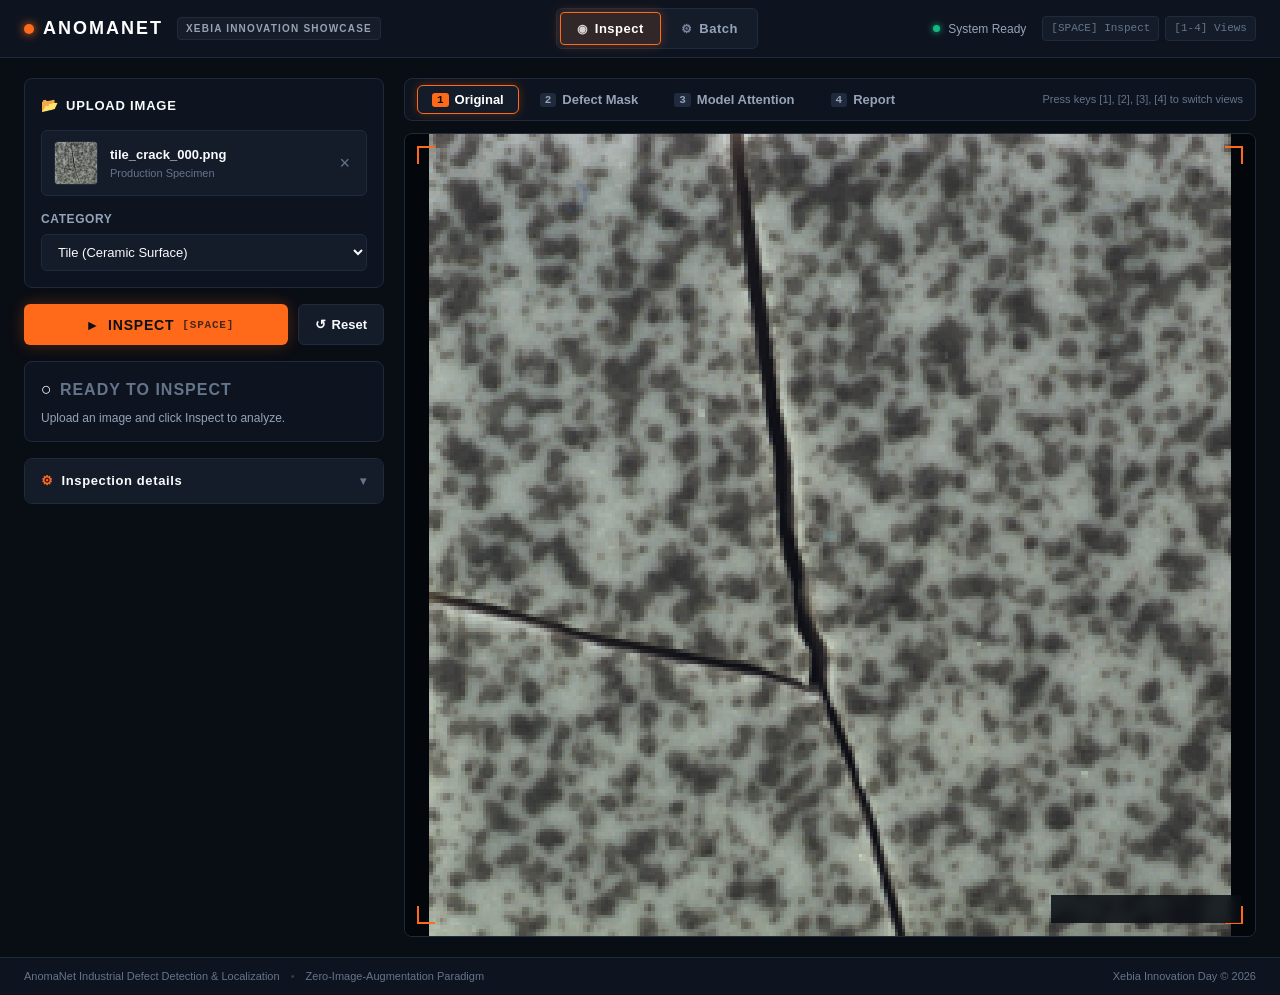
==== showcase/index.html @ d00d6cb3 "Refactor AnomaNet showcase console into dedicated Inspect and Batch pages with signature neon orange" ====
<!DOCTYPE html>
<html lang="en">
<head>
  <meta charset="UTF-8">
  <meta name="viewport" content="width=device-width, initial-scale=1.0">
  <title>AnomaNet — Industrial Defect Inspection Station</title>
  <link rel="stylesheet" href="styles.css">
</head>
<body class="industrial-theme">
  <!-- Shared Industrial Header -->
  <header class="station-header">
    <div class="brand-section">
      <div class="logo-mark">
        <span class="icon-pulse"></span>
        <span class="brand-name">ANOMANET</span>
      </div>
      <div class="xebia-tag">XEBIA INNOVATION SHOWCASE</div>
    </div>

    <!-- Central Page Navigation -->
    <nav class="station-nav" aria-label="Main Navigation">
      <a href="#/inspect" id="navInspect" class="nav-tab active">
        <span class="nav-icon">&#9673;</span> Inspect
      </a>
      <a href="#/batch" id="navBatch" class="nav-tab">
        <span class="nav-icon">&#9881;</span> Batch
        <span id="navBatchBadge" class="nav-counter" style="display: none;">0</span>
      </a>
    </nav>

    <!-- Header Status & Key Shortcuts -->
    <div class="station-status">
      <div class="status-indicator">
        <span class="status-dot"></span>
        <span id="stationStatusText">System Ready</span>
      </div>
      <div class="shortcut-guide">
        <span class="kbd-pill">[SPACE] Inspect</span>
        <span class="kbd-pill">[1-4] Views</span>
      </div>
    </div>
  </header>

  <!-- Main Multi-Page Container -->
  <main class="station-main">
    
    <!-- ====================================================================
         PAGE 1: INSPECT (Single Image Deep-Dive)
         ==================================================================== -->
    <div id="pageInspect" class="page-view active">
      <div class="inspect-grid">
        
        <!-- Left Column: Controls & Telemetry -->
        <section class="control-panel">
          
          <!-- Upload Image Card -->
          <div class="panel-box upload-box">
            <div class="box-header">
              <span class="header-icon">&#128194;</span>
              <h3>Upload image</h3>
            </div>

            <div class="drop-zone" id="inspectDropZone">
              <input type="file" id="inspectFileInput" accept="image/*" class="file-input-hidden">
              <div class="drop-icon">&#10515;</div>
              <div class="drop-text-group">
                <span class="drop-main">Drop image here or browse</span>
                <span class="drop-sub">Supports PNG, JPG, BMP</span>
              </div>
              <button class="btn-secondary" id="btnBrowseInspect" type="button">Browse</button>
            </div>

            <!-- Active Specimen Card -->
            <div class="active-specimen-card" id="inspectActiveCard" style="display: none;">
              <div class="specimen-thumb-wrap">
                <img id="inspectThumbImg" src="" alt="Specimen Thumbnail" class="specimen-thumb">
              </div>
              <div class="specimen-meta">
                <span class="specimen-filename" id="inspectFileName">specimen.png</span>
                <span class="specimen-size" id="inspectFileSize">Ready to inspect</span>
              </div>
              <button class="btn-icon-clear" id="btnClearInspect" type="button" title="Remove image">&times;</button>
            </div>

            <!-- Category Selector -->
            <div class="form-group category-group">
              <label for="inspectCategory" class="form-label">Category</label>
              <select id="inspectCategory" class="form-select">
                <option value="tile">Tile (Ceramic Surface)</option>
                <option value="toothbrush">Toothbrush (Bristle Cluster)</option>
                <option value="zipper">Zipper (Metal &amp; Teeth)</option>
                <option value="bottle">Bottle (Glass Container)</option>
                <option value="cable">Cable (Industrial Wire)</option>
                <option value="capsule">Capsule (Pharmaceutical)</option>
                <option value="carpet">Carpet (Fabric &amp; Weave)</option>
                <option value="grid">Grid (Metal Mesh Sheet)</option>
                <option value="hazelnut">Hazelnut (Nut Shell)</option>
                <option value="leather">Leather (Processed Skin)</option>
                <option value="metal_nut">Metal Nut (Threaded Fastener)</option>
                <option value="pill">Pill (Medical Tablet)</option>
                <option value="screw">Screw (Industrial Fastener)</option>
                <option value="transistor">Transistor (Semiconductor)</option>
                <option value="wood">Wood (Timber Grain)</option>
              </select>
            </div>
          </div>

          <!-- Primary Inspect Action Deck -->
          <div class="action-deck">
            <button id="btnInspect" class="btn-primary-orange" type="button">
              <span class="btn-glow"></span>
              <span class="btn-icon">&#9658;</span>
              <span class="btn-label">Inspect</span>
              <span class="btn-hotkey">[SPACE]</span>
            </button>
            <button id="btnResetInspect" class="btn-secondary btn-reset" type="button" title="Reset current inspection">
              <span>&#8634;</span> Reset
            </button>
          </div>

          <!-- Prominent Verdict Banner -->
          <div class="verdict-card ready" id="verdictBanner">
            <div class="verdict-header">
              <div class="verdict-badge" id="verdictBadge">
                <span class="verdict-icon" id="verdictIcon">&#9675;</span>
                <span class="verdict-title" id="verdictText">Ready to inspect</span>
              </div>
              <div class="confidence-badge" id="confidenceBadge" style="display: none;">
                <span class="conf-lbl">Confidence</span>
                <span class="conf-num" id="confValue">--.-%</span>
              </div>
            </div>
            <p class="verdict-subtext" id="verdictSub">Upload an image and click Inspect to analyze.</p>
          </div>

          <!-- Collapsible "Inspection details" Panel -->
          <details class="details-accordion" id="inspectDetailsCard">
            <summary class="details-summary">
              <span class="summary-left">
                <span class="summary-icon">&#9881;</span>
                <span class="summary-title">Inspection details</span>
              </span>
              <span class="details-chevron">&#9662;</span>
            </summary>
            
            <div class="details-content" id="inspectDetailsContent">
              <!-- Rendered via JS when real results exist -->
              <div class="details-empty" id="detailsEmptyNote">
                No inspection run yet. Inspect an image to view detailed telemetry.
              </div>
              <div class="details-grid" id="detailsGrid" style="display: none;">
                <div class="detail-row">
                  <span class="d-label">Category:</span>
                  <span class="d-val highlight" id="detCategory">--</span>
                </div>
                <div class="detail-row">
                  <span class="d-label">Model Engine:</span>
                  <span class="d-val" id="detModel">--</span>
                </div>
                <div class="detail-row">
                  <span class="d-label">Classifier Score:</span>
                  <span class="d-val" id="detClassifierScore">--</span>
                </div>
                <div class="detail-row">
                  <span class="d-label">Epistemic Uncertainty (&sigma;&sup2;):</span>
                  <span class="d-val" id="detUncertainty">--</span>
                </div>
                <div class="detail-row">
                  <span class="d-label">Localized Defect Area:</span>
                  <span class="d-val" id="detDefectPixels">--</span>
                </div>
                <div class="detail-row">
                  <span class="d-label">Inference Latency:</span>
                  <span class="d-val" id="detLatency">--</span>
                </div>
                <div class="detail-row full-width">
                  <span class="d-label">Decision Basis:</span>
                  <span class="d-val basis-text" id="detDecisionBasis">--</span>
                </div>
              </div>
            </div>
          </details>

        </section>

        <!-- Right Column: Optical Stage & Result Tabs -->
        <section class="stage-panel">
          
          <!-- Simplified Result Tabs -->
          <div class="tab-deck">
            <div class="result-tabs" role="tablist">
              <button class="result-tab active" data-view="orig" id="tabOrig" type="button">
                <span class="tab-index">1</span> Original
              </button>
              <button class="result-tab" data-view="seg" id="tabSeg" type="button">
                <span class="tab-index">2</span> Defect Mask
              </button>
              <button class="result-tab" data-view="cam" id="tabCam" type="button">
                <span class="tab-index">3</span> Model Attention
              </button>
              <button class="result-tab" data-view="full" id="tabFull" type="button">
                <span class="tab-index">4</span> Report
              </button>
            </div>
            <div class="tab-hint">Press keys [1], [2], [3], [4] to switch views</div>
          </div>

          <!-- Main Large Optical Viewer Stage -->
          <div class="optical-stage" id="viewport">
            <!-- Reticle HUD Markings -->
            <div class="stage-reticle top-left"></div>
            <div class="stage-reticle top-right"></div>
            <div class="stage-reticle bottom-left"></div>
            <div class="stage-reticle bottom-right"></div>
            <div class="stage-crosshair"></div>

            <!-- Laser Scanner Animation Overlay (Neon Orange) -->
            <div class="laser-scanner" id="laserScanner">
              <div class="laser-beam"></div>
              <div class="laser-glow"></div>
            </div>

            <!-- Scanning In-Progress HUD -->
            <div class="scanning-hud" id="scanningHud" style="display: none;">
              <div class="scan-spinner"></div>
              <div class="scan-text">ANALYZING SPECIMEN...</div>
              <div class="scan-step" id="scanStepText">Executing 4-directional SS2D state space scan...</div>
            </div>

            <!-- Display Image Container -->
            <div class="image-stage-wrap">
              <img id="mainDisplayImg" src="" alt="Inspection Viewport" class="main-display-img">
            </div>

            <!-- Active View Floating Pill -->
            <div class="viewport-tag" id="viewportTag">ORIGINAL SENSOR VIEW</div>
          </div>

        </section>

      </div>
    </div>

    <!-- ====================================================================
         PAGE 2: BATCH (Sequential Queue & Real Industrial Conveyor)
         ==================================================================== -->
    <div id="pageBatch" class="page-view">
      <div class="batch-layout">
        
        <!-- Batch Control Toolbar -->
        <section class="batch-toolbar">
          <div class="batch-toolbar-left">
            <h2 class="batch-heading">Batch Inspection Queue</h2>
            <span class="batch-sub">Upload multiple parts for automated sequential inspection</span>
          </div>

          <div class="batch-toolbar-right">
            <div class="batch-stats-pill" id="batchStatsPill">0 items in queue</div>
            
            <input type="file" id="batchFileInput" multiple accept="image/*" class="file-input-hidden">
            <button class="btn-secondary" id="btnAddBatchFiles" type="button">
              <span>+</span> Upload files
            </button>
            <button class="btn-secondary" id="btnClearBatchQueue" type="button" disabled>
              Clear Queue
            </button>
            <button class="btn-primary-orange" id="btnRunBatch" type="button" disabled>
              <span class="btn-icon">&#9658;</span> Run Batch
            </button>
          </div>
        </section>

        <!-- Empty State (Shown when Queue has 0 Items) -->
        <section class="batch-empty-state" id="batchEmptyState">
          <div class="empty-drop-dock" id="batchDropZone">
            <div class="empty-icon-ring">&#10515;</div>
            <h3 class="empty-title">Queue is empty</h3>
            <p class="empty-desc">
              Upload multiple images to begin batch processing. Every item in the queue will be analyzed sequentially using real on-demand neural inference.
            </p>
            <div class="empty-actions">
              <button class="btn-primary-orange" id="btnEmptyUpload" type="button">
                <span>&#10515;</span> Select Images from PC
              </button>
            </div>
            <span class="empty-note">Supports PNG, JPG, BMP &bull; Drag and drop files anywhere here</span>
          </div>
        </section>

        <!-- Active Batch Container (Conveyor + Items List) -->
        <section class="batch-active-area" id="batchActiveArea" style="display: none;">
          
          <!-- Industrial Conveyor Animation Strip -->
          <div class="conveyor-station">
            <div class="conveyor-track-header">
              <div class="track-title">
                <span class="conveyor-pulley">&#9881;</span>
                <span>AUTOMATED CONVEYOR LINE</span>
              </div>
              <div class="track-status" id="conveyorStatusText">Conveyor Ready &bull; Press Run Batch to inspect line</div>
            </div>

            <div class="conveyor-rail">
              <div class="conveyor-belt" id="conveyorBelt">
                <!-- Dynamically populated ONLY with real user-added queue items -->
              </div>
            </div>
          </div>

          <!-- Batch Queue Table & Results -->
          <div class="batch-table-card">
            <div class="table-header-row">
              <div class="th th-num">#</div>
              <div class="th th-thumb">Specimen</div>
              <div class="th th-name">File Name</div>
              <div class="th th-cat">Category</div>
              <div class="th th-status">Inspection Status</div>
              <div class="th th-conf">Confidence</div>
              <div class="th th-pixels">Defect Area</div>
              <div class="th th-action">Action</div>
            </div>

            <div class="batch-rows-container" id="batchRowsContainer">
              <!-- Dynamically populated via JS -->
            </div>
          </div>

        </section>

      </div>
    </div>

  </main>

  <!-- Interactive Result Modal for Batch Items -->
  <div class="modal-backdrop" id="batchModal" style="display: none;">
    <div class="modal-dialog">
      <div class="modal-header">
        <div class="modal-title-group">
          <span class="modal-badge" id="modalVerdictBadge">FLAGGED</span>
          <h3 class="modal-title" id="modalTitle">Specimen Details</h3>
        </div>
        <button class="btn-modal-close" id="btnModalClose" type="button">&times;</button>
      </div>

      <div class="modal-body">
        <!-- View Tabs for Modal -->
        <div class="modal-tabs">
          <button class="modal-tab active" data-view="orig" id="mTabOrig" type="button">Original</button>
          <button class="modal-tab" data-view="seg" id="mTabSeg" type="button">Defect Mask</button>
          <button class="modal-tab" data-view="cam" id="mTabCam" type="button">Model Attention</button>
          <button class="modal-tab" data-view="full" id="mTabFull" type="button">Report</button>
        </div>

        <div class="modal-viewport">
          <img id="modalDisplayImg" src="" alt="Specimen Inspection View" class="modal-img">
        </div>

        <!-- Telemetry Data -->
        <div class="modal-telemetry">
          <div class="m-metric">
            <span class="m-lbl">Category:</span>
            <span class="m-val" id="mCategory">--</span>
          </div>
          <div class="m-metric">
            <span class="m-lbl">Verdict:</span>
            <span class="m-val" id="mVerdict">--</span>
          </div>
          <div class="m-metric">
            <span class="m-lbl">Confidence:</span>
            <span class="m-val" id="mConfidence">--</span>
          </div>
          <div class="m-metric">
            <span class="m-lbl">Defect Pixels:</span>
            <span class="m-val" id="mPixels">--</span>
          </div>
          <div class="m-metric full">
            <span class="m-lbl">Decision Basis:</span>
            <span class="m-val" id="mBasis">--</span>
          </div>
        </div>
      </div>
    </div>
  </div>

  <!-- Shared Minimalist Footer -->
  <footer class="station-footer">
    <div class="footer-left">
      <span>AnomaNet Industrial Defect Detection &amp; Localization</span>
      <span class="footer-sep">&bull;</span>
      <span>Zero-Image-Augmentation Paradigm</span>
    </div>
    <div class="footer-right">
      <span>Xebia Innovation Day &copy; 2026</span>
    </div>
  </footer>

  <script src="app.js"></script>
</body>
</html>
---- showcase/styles.css ----
/* ==========================================================================
   AnomaNet — Industrial Inspection Station Showcase Stylesheet
   Signature Theme: Dark Charcoal + Neon Orange (#FF6A1A) Accent
   ========================================================================== */

:root {
  /* Signature Brand Palette */
  --accent-orange: #FF6A1A;
  --accent-orange-hover: #ff7d38;
  --accent-orange-glow: rgba(255, 106, 26, 0.28);
  --accent-orange-subtle: rgba(255, 106, 26, 0.12);

  /* Dark Charcoal Surfaces */
  --bg-deep: #090d14;
  --bg-panel: #0e141f;
  --bg-card: #141c2a;
  --bg-card-hover: #1a2537;
  --bg-input: #0b111a;

  /* Borders */
  --border-subtle: #1f2a3c;
  --border-muted: #182232;
  --border-active: var(--accent-orange);

  /* Typography Colors */
  --text-primary: #f8fafc;
  --text-secondary: #94a3b8;
  --text-muted: #64748b;
  --text-dim: #475569;

  /* Technical Highlights (Subtle Depth) */
  --accent-cyan: #06b6d4;
  --accent-cyan-subtle: rgba(6, 182, 212, 0.15);

  /* Industrial Status (Visually Distinct from Orange Accent) */
  --verdict-pass: #10b981;
  --verdict-pass-bg: rgba(16, 185, 129, 0.12);
  --verdict-pass-border: rgba(16, 185, 129, 0.35);

  --verdict-defect: #ef4444;
  --verdict-defect-bg: rgba(239, 68, 68, 0.12);
  --verdict-defect-border: rgba(239, 68, 68, 0.4);

  --verdict-ready: #334155;
  --verdict-ready-bg: rgba(51, 65, 85, 0.25);

  /* Fonts */
  --font-sans: -apple-system, BlinkMacSystemFont, "Segoe UI", Roboto, "Helvetica Neue", Arial, sans-serif;
  --font-mono: "Consolas", "Monaco", "Cascadia Code", "Fira Code", monospace;

  /* Radius & Transitions */
  --radius-sm: 4px;
  --radius-md: 6px;
  --radius-lg: 8px;
  --transition: all 0.2s cubic-bezier(0.16, 1, 0.3, 1);
}

/* Base Reset */
*, *::before, *::after {
  box-sizing: border-box;
  margin: 0;
  padding: 0;
}

html, body {
  width: 100%;
  height: 100%;
  background-color: var(--bg-deep);
  color: var(--text-primary);
  font-family: var(--font-sans);
  line-height: 1.5;
  -webkit-font-smoothing: antialiased;
}

body.industrial-theme {
  display: flex;
  flex-direction: column;
  min-height: 100vh;
  overflow-x: hidden;
}

/* ==========================================================================
   Header Command Bar
   ========================================================================== */
.station-header {
  height: 58px;
  background-color: var(--bg-panel);
  border-bottom: 1px solid var(--border-subtle);
  display: flex;
  align-items: center;
  justify-content: space-between;
  padding: 0 24px;
  flex-shrink: 0;
  gap: 16px;
  z-index: 50;
}

.brand-section {
  display: flex;
  align-items: center;
  gap: 14px;
}

.logo-mark {
  display: flex;
  align-items: center;
  gap: 9px;
}

.icon-pulse {
  width: 10px;
  height: 10px;
  background-color: var(--accent-orange);
  border-radius: 50%;
  box-shadow: 0 0 10px var(--accent-orange);
  animation: pulse-ring 2s infinite ease-in-out;
}

@keyframes pulse-ring {
  0%, 100% { opacity: 0.8; transform: scale(1); }
  50% { opacity: 1; transform: scale(1.25); }
}

.brand-name {
  font-size: 18px;
  font-weight: 800;
  letter-spacing: 2px;
  color: #fff;
}

.xebia-tag {
  font-size: 10px;
  letter-spacing: 1.2px;
  padding: 3px 8px;
  background-color: rgba(255, 255, 255, 0.04);
  border: 1px solid var(--border-subtle);
  border-radius: var(--radius-sm);
  color: var(--text-secondary);
  font-weight: 600;
}

/* Central Nav Tabs (Neon Orange Active Indicator) */
.station-nav {
  display: flex;
  align-items: center;
  background-color: var(--bg-card);
  padding: 3px;
  border-radius: var(--radius-md);
  border: 1px solid var(--border-subtle);
  gap: 4px;
}

.nav-tab {
  display: inline-flex;
  align-items: center;
  gap: 7px;
  padding: 6px 16px;
  font-size: 13px;
  font-weight: 600;
  letter-spacing: 0.5px;
  color: var(--text-secondary);
  text-decoration: none;
  border-radius: var(--radius-sm);
  transition: var(--transition);
  position: relative;
}

.nav-tab:hover {
  color: var(--text-primary);
  background-color: var(--bg-card-hover);
}

.nav-tab.active {
  color: #fff;
  background-color: var(--accent-orange-subtle);
  border: 1px solid var(--accent-orange);
  box-shadow: 0 0 12px var(--accent-orange-glow);
}

.nav-icon {
  font-size: 12px;
  opacity: 0.8;
}

.nav-counter {
  font-size: 11px;
  font-family: var(--font-mono);
  background-color: var(--accent-orange);
  color: #000;
  font-weight: 700;
  padding: 1px 6px;
  border-radius: 10px;
}

/* Header Status & Shortcuts */
.station-status {
  display: flex;
  align-items: center;
  gap: 16px;
}

.status-indicator {
  display: flex;
  align-items: center;
  gap: 8px;
  font-size: 12px;
  color: var(--text-secondary);
  font-weight: 500;
}

.status-dot {
  width: 7px;
  height: 7px;
  border-radius: 50%;
  background-color: var(--verdict-pass);
  box-shadow: 0 0 6px var(--verdict-pass);
}

.shortcut-guide {
  display: flex;
  align-items: center;
  gap: 6px;
}

.kbd-pill {
  font-family: var(--font-mono);
  font-size: 11px;
  color: var(--text-muted);
  background-color: var(--bg-card);
  padding: 3px 8px;
  border-radius: var(--radius-sm);
  border: 1px solid var(--border-subtle);
}

/* ==========================================================================
   Main App Container & Page Switching
   ========================================================================== */
.station-main {
  flex: 1;
  display: flex;
  flex-direction: column;
  position: relative;
}

.page-view {
  flex: 1;
  display: none;
  flex-direction: column;
  padding: 20px 24px;
}

.page-view.active {
  display: flex;
}

/* ==========================================================================
   PAGE 1: INSPECT LAYOUT
   ========================================================================== */
.inspect-grid {
  display: grid;
  grid-template-columns: 360px 1fr;
  gap: 20px;
  flex: 1;
  max-width: 1600px;
  width: 100%;
  margin: 0 auto;
}

@media (max-width: 1024px) {
  .inspect-grid {
    grid-template-columns: 1fr;
  }
}

/* Left Sidebar Controls */
.control-panel {
  display: flex;
  flex-direction: column;
  gap: 16px;
}

.panel-box {
  background-color: var(--bg-panel);
  border: 1px solid var(--border-subtle);
  border-radius: var(--radius-lg);
  padding: 16px;
  display: flex;
  flex-direction: column;
  gap: 14px;
}

.box-header {
  display: flex;
  align-items: center;
  gap: 8px;
}

.box-header h3 {
  font-size: 13px;
  font-weight: 700;
  letter-spacing: 0.8px;
  color: var(--text-primary);
  text-transform: uppercase;
}

.header-icon {
  font-size: 14px;
  color: var(--accent-orange);
}

/* Drag and Drop Zone */
.drop-zone {
  border: 1.5px dashed var(--border-subtle);
  background-color: var(--bg-card);
  border-radius: var(--radius-md);
  padding: 20px 16px;
  display: flex;
  flex-direction: column;
  align-items: center;
  justify-content: center;
  text-align: center;
  cursor: pointer;
  transition: var(--transition);
  position: relative;
}

.drop-zone:hover, .drop-zone.dragover {
  border-color: var(--accent-orange);
  background-color: var(--accent-orange-subtle);
}

.drop-icon {
  font-size: 26px;
  color: var(--accent-orange);
  margin-bottom: 6px;
}

.drop-text-group {
  display: flex;
  flex-direction: column;
  gap: 2px;
  margin-bottom: 12px;
}

.drop-main {
  font-size: 13px;
  font-weight: 600;
  color: var(--text-primary);
}

.drop-sub {
  font-size: 11px;
  color: var(--text-muted);
}

.file-input-hidden {
  display: none;
}

/* Active Mounted Specimen Card */
.active-specimen-card {
  display: flex;
  align-items: center;
  gap: 12px;
  background-color: var(--bg-card);
  border: 1px solid var(--border-subtle);
  border-radius: var(--radius-md);
  padding: 10px 12px;
}

.specimen-thumb-wrap {
  width: 44px;
  height: 44px;
  border-radius: var(--radius-sm);
  overflow: hidden;
  background-color: #000;
  border: 1px solid var(--border-subtle);
  flex-shrink: 0;
}

.specimen-thumb {
  width: 100%;
  height: 100%;
  object-fit: cover;
}

.specimen-meta {
  flex: 1;
  min-width: 0;
  display: flex;
  flex-direction: column;
}

.specimen-filename {
  font-size: 13px;
  font-weight: 600;
  color: var(--text-primary);
  white-space: nowrap;
  overflow: hidden;
  text-overflow: ellipsis;
}

.specimen-size {
  font-size: 11px;
  color: var(--text-muted);
}

.btn-icon-clear {
  background: none;
  border: none;
  color: var(--text-muted);
  font-size: 18px;
  cursor: pointer;
  padding: 4px;
  line-height: 1;
  border-radius: var(--radius-sm);
  transition: var(--transition);
}

.btn-icon-clear:hover {
  color: var(--verdict-defect);
  background-color: rgba(239, 68, 68, 0.1);
}

/* Category Form Group */
.form-group {
  display: flex;
  flex-direction: column;
  gap: 6px;
}

.form-label {
  font-size: 12px;
  font-weight: 600;
  color: var(--text-secondary);
  text-transform: uppercase;
  letter-spacing: 0.6px;
}

.form-select {
  width: 100%;
  background-color: var(--bg-card);
  border: 1px solid var(--border-subtle);
  border-radius: var(--radius-md);
  color: var(--text-primary);
  font-size: 13px;
  padding: 9px 12px;
  outline: none;
  cursor: pointer;
  transition: var(--transition);
}

.form-select:focus {
  border-color: var(--accent-orange);
  box-shadow: 0 0 8px var(--accent-orange-glow);
}

/* Action Deck & Buttons */
.action-deck {
  display: flex;
  gap: 10px;
}

/* Signature Neon Orange Primary Button */
.btn-primary-orange {
  flex: 1;
  background-color: var(--accent-orange);
  color: #0d1117;
  border: none;
  border-radius: var(--radius-md);
  padding: 12px 18px;
  font-size: 14px;
  font-weight: 700;
  letter-spacing: 0.8px;
  text-transform: uppercase;
  display: inline-flex;
  align-items: center;
  justify-content: center;
  gap: 8px;
  cursor: pointer;
  position: relative;
  transition: var(--transition);
  box-shadow: 0 0 16px var(--accent-orange-glow);
}

.btn-primary-orange:hover:not(:disabled) {
  background-color: var(--accent-orange-hover);
  box-shadow: 0 0 24px rgba(255, 106, 26, 0.45);
  transform: translateY(-1px);
}

.btn-primary-orange:active:not(:disabled) {
  transform: translateY(0);
}

.btn-primary-orange:disabled {
  opacity: 0.4;
  cursor: not-allowed;
  box-shadow: none;
}

.btn-primary-orange .btn-hotkey {
  font-family: var(--font-mono);
  font-size: 11px;
  opacity: 0.75;
}

.btn-secondary {
  background-color: var(--bg-card);
  color: var(--text-primary);
  border: 1px solid var(--border-subtle);
  border-radius: var(--radius-md);
  padding: 9px 16px;
  font-size: 13px;
  font-weight: 600;
  cursor: pointer;
  display: inline-flex;
  align-items: center;
  justify-content: center;
  gap: 6px;
  transition: var(--transition);
}

.btn-secondary:hover:not(:disabled) {
  border-color: var(--text-secondary);
  background-color: var(--bg-card-hover);
}

.btn-secondary:disabled {
  opacity: 0.35;
  cursor: not-allowed;
}

.btn-reset {
  padding: 12px 16px;
}

/* Prominent Verdict Card */
.verdict-card {
  border-radius: var(--radius-lg);
  padding: 14px 16px;
  display: flex;
  flex-direction: column;
  gap: 6px;
  border: 1px solid var(--border-subtle);
  background-color: var(--bg-panel);
  transition: var(--transition);
}

.verdict-header {
  display: flex;
  align-items: center;
  justify-content: space-between;
}

.verdict-badge {
  display: flex;
  align-items: center;
  gap: 8px;
}

.verdict-icon {
  font-size: 18px;
  font-weight: bold;
}

.verdict-title {
  font-size: 16px;
  font-weight: 800;
  letter-spacing: 1px;
  text-transform: uppercase;
}

.confidence-badge {
  display: flex;
  flex-direction: column;
  align-items: flex-end;
}

.conf-lbl {
  font-size: 10px;
  color: var(--text-muted);
  text-transform: uppercase;
  letter-spacing: 0.6px;
}

.conf-num {
  font-size: 14px;
  font-family: var(--font-mono);
  font-weight: 700;
}

.verdict-subtext {
  font-size: 12px;
  color: var(--text-secondary);
}

/* Verdict States (Green vs Red vs Ready) */
.verdict-card.ready {
  border-color: var(--border-subtle);
  background-color: var(--bg-panel);
}
.verdict-card.ready .verdict-title { color: var(--text-muted); }

.verdict-card.pass {
  border-color: var(--verdict-pass-border);
  background-color: var(--verdict-pass-bg);
}
.verdict-card.pass .verdict-title, .verdict-card.pass .verdict-icon { color: var(--verdict-pass); }
.verdict-card.pass .conf-num { color: var(--verdict-pass); }

.verdict-card.defect {
  border-color: var(--verdict-defect-border);
  background-color: var(--verdict-defect-bg);
}
.verdict-card.defect .verdict-title, .verdict-card.defect .verdict-icon { color: var(--verdict-defect); }
.verdict-card.defect .conf-num { color: var(--verdict-defect); }

/* Collapsible "Inspection details" Panel */
.details-accordion {
  background-color: var(--bg-panel);
  border: 1px solid var(--border-subtle);
  border-radius: var(--radius-lg);
  overflow: hidden;
  transition: var(--transition);
}

.details-summary {
  padding: 12px 16px;
  font-size: 13px;
  font-weight: 700;
  letter-spacing: 0.6px;
  cursor: pointer;
  display: flex;
  align-items: center;
  justify-content: space-between;
  list-style: none;
  user-select: none;
  color: var(--text-primary);
  background-color: var(--bg-card);
}

.details-summary::-webkit-details-marker {
  display: none;
}

.summary-left {
  display: flex;
  align-items: center;
  gap: 8px;
}

.summary-icon {
  color: var(--accent-orange);
  font-size: 13px;
}

.details-chevron {
  font-size: 12px;
  color: var(--text-muted);
  transition: transform 0.2s ease;
}

.details-accordion[open] .details-chevron {
  transform: rotate(180deg);
}

.details-content {
  padding: 14px 16px;
  border-top: 1px solid var(--border-subtle);
}

.details-empty {
  font-size: 12px;
  color: var(--text-muted);
  font-style: italic;
}

.details-grid {
  display: flex;
  flex-direction: column;
  gap: 9px;
}

.detail-row {
  display: flex;
  justify-content: space-between;
  align-items: flex-start;
  font-size: 12px;
}

.detail-row.full-width {
  flex-direction: column;
  gap: 3px;
  margin-top: 4px;
}

.d-label {
  color: var(--text-muted);
  font-weight: 500;
}

.d-val {
  color: var(--text-primary);
  font-family: var(--font-mono);
  font-weight: 600;
  text-align: right;
}

.d-val.highlight {
  color: var(--accent-orange);
  font-weight: 700;
}

.basis-text {
  font-size: 11px;
  color: var(--accent-cyan);
  text-align: left;
  line-height: 1.4;
}

/* ==========================================================================
   STAGE PANEL: Large Optical Viewer & Result Tabs
   ========================================================================== */
.stage-panel {
  display: flex;
  flex-direction: column;
  gap: 12px;
}

/* Simplified Result Tabs */
.tab-deck {
  display: flex;
  align-items: center;
  justify-content: space-between;
  background-color: var(--bg-panel);
  border: 1px solid var(--border-subtle);
  border-radius: var(--radius-lg);
  padding: 6px 12px;
}

.result-tabs {
  display: flex;
  gap: 6px;
}

.result-tab {
  background: none;
  border: 1px solid transparent;
  color: var(--text-secondary);
  font-size: 13px;
  font-weight: 600;
  padding: 6px 14px;
  border-radius: var(--radius-md);
  cursor: pointer;
  display: inline-flex;
  align-items: center;
  gap: 6px;
  transition: var(--transition);
}

.result-tab:hover {
  color: var(--text-primary);
  background-color: var(--bg-card);
}

.result-tab.active {
  color: #fff;
  background-color: var(--bg-card);
  border-color: var(--accent-orange);
  box-shadow: 0 0 10px var(--accent-orange-glow);
}

.tab-index {
  font-family: var(--font-mono);
  font-size: 11px;
  background-color: var(--border-subtle);
  color: var(--text-secondary);
  padding: 1px 5px;
  border-radius: 3px;
}

.result-tab.active .tab-index {
  background-color: var(--accent-orange);
  color: #000;
  font-weight: 700;
}

.tab-hint {
  font-size: 11px;
  color: var(--text-muted);
}

/* Large Optical Stage */
.optical-stage {
  flex: 1;
  min-height: 520px;
  background-color: #000;
  border: 1px solid var(--border-subtle);
  border-radius: var(--radius-lg);
  position: relative;
  overflow: hidden;
  display: flex;
  align-items: center;
  justify-content: center;
}

/* Selected Reticle Corners (Neon Orange) */
.stage-reticle {
  position: absolute;
  width: 18px;
  height: 18px;
  border-color: var(--accent-orange);
  border-style: solid;
  pointer-events: none;
  z-index: 10;
}
.stage-reticle.top-left { top: 12px; left: 12px; border-width: 2px 0 0 2px; }
.stage-reticle.top-right { top: 12px; right: 12px; border-width: 2px 2px 0 0; }
.stage-reticle.bottom-left { bottom: 12px; left: 12px; border-width: 0 0 2px 2px; }
.stage-reticle.bottom-right { bottom: 12px; right: 12px; border-width: 0 2px 2px 0; }

.stage-crosshair {
  position: absolute;
  top: 50%;
  left: 50%;
  transform: translate(-50%, -50%);
  width: 24px;
  height: 24px;
  pointer-events: none;
  opacity: 0.25;
}
.stage-crosshair::before {
  content: "";
  position: absolute;
  top: 11px; left: 0; width: 24px; height: 1px;
  background-color: var(--accent-cyan);
}
.stage-crosshair::after {
  content: "";
  position: absolute;
  top: 0; left: 11px; width: 1px; height: 24px;
  background-color: var(--accent-cyan);
}

/* Image Wrapper */
.image-stage-wrap {
  width: 100%;
  height: 100%;
  display: flex;
  align-items: center;
  justify-content: center;
  background-color: #03060a;
}

.main-display-img {
  max-width: 100%;
  max-height: 100%;
  object-fit: contain;
  transition: opacity 0.25s ease;
}

/* Active View Floating Tag */
.viewport-tag {
  position: absolute;
  bottom: 14px;
  right: 14px;
  font-family: var(--font-mono);
  font-size: 11px;
  font-weight: 700;
  letter-spacing: 1px;
  color: var(--accent-cyan);
  background-color: rgba(9, 13, 20, 0.85);
  border: 1px solid var(--border-subtle);
  padding: 4px 10px;
  border-radius: var(--radius-sm);
  z-index: 10;
  backdrop-filter: blur(4px);
}

/* Laser Scanner Animation (Neon Orange) */
.laser-scanner {
  position: absolute;
  top: 0;
  left: 0;
  width: 100%;
  height: 100%;
  pointer-events: none;
  z-index: 15;
  display: none;
}

.laser-scanner.active {
  display: block;
}

.laser-beam {
  position: absolute;
  top: 0;
  left: 0;
  width: 100%;
  height: 2px;
  background-color: var(--accent-orange);
  box-shadow: 0 0 12px var(--accent-orange), 0 0 24px var(--accent-orange);
  animation: laser-sweep 1.2s infinite ease-in-out;
}

.laser-glow {
  position: absolute;
  top: 0;
  left: 0;
  width: 100%;
  height: 60px;
  background: linear-gradient(180deg, rgba(255, 106, 26, 0.3) 0%, transparent 100%);
  animation: laser-sweep 1.2s infinite ease-in-out;
}

@keyframes laser-sweep {
  0% { transform: translateY(0); }
  50% { transform: translateY(500px); }
  100% { transform: translateY(0); }
}

/* Scanning Overlay Indicator */
.scanning-hud {
  position: absolute;
  top: 50%;
  left: 50%;
  transform: translate(-50%, -50%);
  background-color: rgba(14, 20, 31, 0.9);
  border: 1px solid var(--accent-orange);
  box-shadow: 0 0 24px var(--accent-orange-glow);
  border-radius: var(--radius-lg);
  padding: 20px 28px;
  display: flex;
  flex-direction: column;
  align-items: center;
  gap: 8px;
  z-index: 25;
  backdrop-filter: blur(8px);
}

.scan-spinner {
  width: 32px;
  height: 32px;
  border: 3px solid rgba(255, 106, 26, 0.2);
  border-top-color: var(--accent-orange);
  border-radius: 50%;
  animation: spin 0.8s linear infinite;
}

@keyframes spin {
  to { transform: rotate(360deg); }
}

.scan-text {
  font-size: 13px;
  font-weight: 700;
  letter-spacing: 1px;
  color: var(--accent-orange);
}

.scan-step {
  font-size: 11px;
  color: var(--text-secondary);
}

/* ==========================================================================
   PAGE 2: BATCH LAYOUT
   ========================================================================== */
.batch-layout {
  display: flex;
  flex-direction: column;
  gap: 20px;
  max-width: 1600px;
  width: 100%;
  margin: 0 auto;
  flex: 1;
}

/* Batch Toolbar */
.batch-toolbar {
  background-color: var(--bg-panel);
  border: 1px solid var(--border-subtle);
  border-radius: var(--radius-lg);
  padding: 14px 20px;
  display: flex;
  align-items: center;
  justify-content: space-between;
  gap: 16px;
}

.batch-toolbar-left {
  display: flex;
  flex-direction: column;
}

.batch-heading {
  font-size: 16px;
  font-weight: 700;
  color: var(--text-primary);
}

.batch-sub {
  font-size: 12px;
  color: var(--text-secondary);
}

.batch-toolbar-right {
  display: flex;
  align-items: center;
  gap: 10px;
}

.batch-stats-pill {
  font-family: var(--font-mono);
  font-size: 12px;
  color: var(--text-secondary);
  background-color: var(--bg-card);
  padding: 6px 12px;
  border-radius: var(--radius-sm);
  border: 1px solid var(--border-subtle);
}

/* Empty State */
.batch-empty-state {
  flex: 1;
  display: flex;
  align-items: center;
  justify-content: center;
  padding: 40px 20px;
}

.empty-drop-dock {
  max-width: 580px;
  width: 100%;
  border: 2px dashed var(--border-subtle);
  background-color: var(--bg-panel);
  border-radius: var(--radius-lg);
  padding: 48px 32px;
  display: flex;
  flex-direction: column;
  align-items: center;
  text-align: center;
  gap: 14px;
  transition: var(--transition);
  cursor: pointer;
}

.empty-drop-dock:hover, .empty-drop-dock.dragover {
  border-color: var(--accent-orange);
  background-color: var(--accent-orange-subtle);
}

.empty-icon-ring {
  width: 64px;
  height: 64px;
  border-radius: 50%;
  background-color: var(--bg-card);
  border: 1px solid var(--border-subtle);
  color: var(--accent-orange);
  font-size: 28px;
  display: flex;
  align-items: center;
  justify-content: center;
}

.empty-title {
  font-size: 18px;
  font-weight: 700;
  color: var(--text-primary);
}

.empty-desc {
  font-size: 13px;
  color: var(--text-secondary);
  max-width: 440px;
}

.empty-note {
  font-size: 11px;
  color: var(--text-muted);
}

/* Active Batch Area */
.batch-active-area {
  display: flex;
  flex-direction: column;
  gap: 16px;
}

/* Conveyor Track */
.conveyor-station {
  background-color: var(--bg-panel);
  border: 1px solid var(--border-subtle);
  border-radius: var(--radius-lg);
  padding: 14px 18px;
  display: flex;
  flex-direction: column;
  gap: 10px;
}

.conveyor-track-header {
  display: flex;
  align-items: center;
  justify-content: space-between;
}

.track-title {
  display: flex;
  align-items: center;
  gap: 8px;
  font-size: 12px;
  font-weight: 700;
  letter-spacing: 0.8px;
  color: var(--accent-orange);
}

.track-status {
  font-size: 11px;
  color: var(--text-secondary);
}

.conveyor-rail {
  background-color: #060910;
  border: 1px solid var(--border-subtle);
  border-radius: var(--radius-md);
  padding: 12px;
  overflow-x: auto;
  position: relative;
}

.conveyor-belt {
  display: flex;
  gap: 14px;
  align-items: center;
}

/* Individual Conveyor Part Card */
.conveyor-item-card {
  width: 140px;
  background-color: var(--bg-card);
  border: 1px solid var(--border-subtle);
  border-radius: var(--radius-md);
  padding: 8px;
  display: flex;
  flex-direction: column;
  gap: 6px;
  flex-shrink: 0;
  transition: var(--transition);
  position: relative;
}

.conveyor-item-card.inspecting {
  border-color: var(--accent-orange);
  box-shadow: 0 0 14px var(--accent-orange-glow);
  transform: translateY(-2px);
}

.conveyor-thumb-box {
  width: 100%;
  height: 80px;
  border-radius: var(--radius-sm);
  overflow: hidden;
  background-color: #000;
}

.conveyor-thumb-box img {
  width: 100%;
  height: 100%;
  object-fit: cover;
}

.conveyor-item-idx {
  font-family: var(--font-mono);
  font-size: 10px;
  color: var(--accent-orange);
  font-weight: 700;
}

.conveyor-item-name {
  font-size: 11px;
  font-weight: 600;
  white-space: nowrap;
  overflow: hidden;
  text-overflow: ellipsis;
  color: var(--text-primary);
}

/* Status Badges */
.status-pill {
  font-size: 10px;
  font-weight: 700;
  letter-spacing: 0.5px;
  text-transform: uppercase;
  padding: 2px 6px;
  border-radius: var(--radius-sm);
  text-align: center;
}

.status-pill.pending {
  background-color: var(--bg-input);
  color: var(--text-muted);
  border: 1px solid var(--border-subtle);
}

.status-pill.inspecting {
  background-color: var(--accent-orange-subtle);
  color: var(--accent-orange);
  border: 1px solid var(--accent-orange);
}

.status-pill.pass {
  background-color: var(--verdict-pass-bg);
  color: var(--verdict-pass);
  border: 1px solid var(--verdict-pass-border);
}

.status-pill.defect {
  background-color: var(--verdict-defect-bg);
  color: var(--verdict-defect);
  border: 1px solid var(--verdict-defect-border);
}

/* Batch Table */
.batch-table-card {
  background-color: var(--bg-panel);
  border: 1px solid var(--border-subtle);
  border-radius: var(--radius-lg);
  overflow: hidden;
}

.table-header-row {
  display: grid;
  grid-template-columns: 44px 60px 1.8fr 1.2fr 130px 110px 110px 100px;
  padding: 10px 16px;
  background-color: var(--bg-card);
  border-bottom: 1px solid var(--border-subtle);
  font-size: 11px;
  font-weight: 700;
  letter-spacing: 0.6px;
  color: var(--text-muted);
  text-transform: uppercase;
  align-items: center;
}

.batch-rows-container {
  display: flex;
  flex-direction: column;
}

.table-data-row {
  display: grid;
  grid-template-columns: 44px 60px 1.8fr 1.2fr 130px 110px 110px 100px;
  padding: 10px 16px;
  border-bottom: 1px solid var(--border-muted);
  font-size: 12px;
  align-items: center;
  transition: background-color 0.15s ease;
}

.table-data-row:hover {
  background-color: var(--bg-card-hover);
}

.td-num { font-family: var(--font-mono); color: var(--text-muted); }

.td-thumb {
  width: 36px;
  height: 36px;
  border-radius: var(--radius-sm);
  overflow: hidden;
  background-color: #000;
  border: 1px solid var(--border-subtle);
}

.td-thumb img {
  width: 100%;
  height: 100%;
  object-fit: cover;
}

.td-name {
  font-weight: 600;
  color: var(--text-primary);
  white-space: nowrap;
  overflow: hidden;
  text-overflow: ellipsis;
  padding-right: 12px;
}

.td-cat {
  font-family: var(--font-mono);
  color: var(--accent-cyan);
}

.td-conf, .td-pixels {
  font-family: var(--font-mono);
  font-weight: 600;
}

.btn-row-action {
  background-color: var(--bg-card);
  border: 1px solid var(--border-subtle);
  color: var(--text-secondary);
  padding: 4px 10px;
  font-size: 11px;
  font-weight: 600;
  border-radius: var(--radius-sm);
  cursor: pointer;
  transition: var(--transition);
}

.btn-row-action:hover {
  border-color: var(--accent-orange);
  color: #fff;
  background-color: var(--accent-orange-subtle);
}

/* ==========================================================================
   INTERACTIVE RESULT MODAL (For Batch Inspection)
   ========================================================================== */
.modal-backdrop {
  position: fixed;
  top: 0;
  left: 0;
  width: 100%;
  height: 100%;
  background-color: rgba(5, 8, 14, 0.85);
  backdrop-filter: blur(8px);
  display: flex;
  align-items: center;
  justify-content: center;
  z-index: 100;
  padding: 20px;
}

.modal-dialog {
  background-color: var(--bg-panel);
  border: 1px solid var(--border-subtle);
  border-radius: var(--radius-lg);
  max-width: 820px;
  width: 100%;
  max-height: 90vh;
  display: flex;
  flex-direction: column;
  overflow: hidden;
  box-shadow: 0 10px 40px rgba(0, 0, 0, 0.6);
}

.modal-header {
  padding: 14px 20px;
  border-bottom: 1px solid var(--border-subtle);
  display: flex;
  align-items: center;
  justify-content: space-between;
}

.modal-title-group {
  display: flex;
  align-items: center;
  gap: 12px;
}

.modal-badge {
  font-size: 11px;
  font-weight: 800;
  letter-spacing: 0.8px;
  padding: 3px 8px;
  border-radius: var(--radius-sm);
  text-transform: uppercase;
}

.modal-badge.pass {
  background-color: var(--verdict-pass-bg);
  color: var(--verdict-pass);
  border: 1px solid var(--verdict-pass-border);
}

.modal-badge.defect {
  background-color: var(--verdict-defect-bg);
  color: var(--verdict-defect);
  border: 1px solid var(--verdict-defect-border);
}

.modal-title {
  font-size: 15px;
  font-weight: 700;
  color: var(--text-primary);
}

.btn-modal-close {
  background: none;
  border: none;
  color: var(--text-muted);
  font-size: 22px;
  cursor: pointer;
  line-height: 1;
}

.btn-modal-close:hover {
  color: #fff;
}

.modal-body {
  padding: 16px 20px;
  display: flex;
  flex-direction: column;
  gap: 14px;
  overflow-y: auto;
}

.modal-tabs {
  display: flex;
  gap: 6px;
  background-color: var(--bg-card);
  padding: 4px;
  border-radius: var(--radius-md);
}

.modal-tab {
  flex: 1;
  background: none;
  border: none;
  color: var(--text-secondary);
  font-size: 12px;
  font-weight: 600;
  padding: 6px 12px;
  border-radius: var(--radius-sm);
  cursor: pointer;
  transition: var(--transition);
}

.modal-tab:hover {
  color: var(--text-primary);
}

.modal-tab.active {
  background-color: var(--accent-orange-subtle);
  color: #fff;
  border: 1px solid var(--accent-orange);
}

.modal-viewport {
  width: 100%;
  height: 380px;
  background-color: #000;
  border-radius: var(--radius-md);
  border: 1px solid var(--border-subtle);
  overflow: hidden;
  display: flex;
  align-items: center;
  justify-content: center;
}

.modal-img {
  max-width: 100%;
  max-height: 100%;
  object-fit: contain;
}

.modal-telemetry {
  display: grid;
  grid-template-columns: repeat(2, 1fr);
  gap: 8px 16px;
  background-color: var(--bg-card);
  border: 1px solid var(--border-subtle);
  border-radius: var(--radius-md);
  padding: 12px 14px;
}

.m-metric {
  display: flex;
  justify-content: space-between;
  font-size: 12px;
}

.m-metric.full {
  grid-column: span 2;
  flex-direction: column;
  gap: 2px;
}

.m-lbl { color: var(--text-muted); }
.m-val { font-family: var(--font-mono); font-weight: 600; color: var(--text-primary); }

/* ==========================================================================
   Shared Footer
   ========================================================================== */
.station-footer {
  height: 38px;
  background-color: var(--bg-panel);
  border-top: 1px solid var(--border-subtle);
  display: flex;
  align-items: center;
  justify-content: space-between;
  padding: 0 24px;
  font-size: 11px;
  color: var(--text-muted);
  flex-shrink: 0;
}

.footer-sep {
  margin: 0 8px;
  opacity: 0.4;
}

/* Responsive Adjustments */
@media (max-width: 768px) {
  .station-header {
    padding: 0 14px;
  }
  .shortcut-guide {
    display: none;
  }
  .page-view {
    padding: 14px;
  }
  .optical-stage {
    min-height: 340px;
  }
  .table-header-row, .table-data-row {
    grid-template-columns: 36px 50px 1.5fr 1fr 90px;
  }
  .th-conf, .th-pixels, .td-conf, .td-pixels {
    display: none;
  }
}
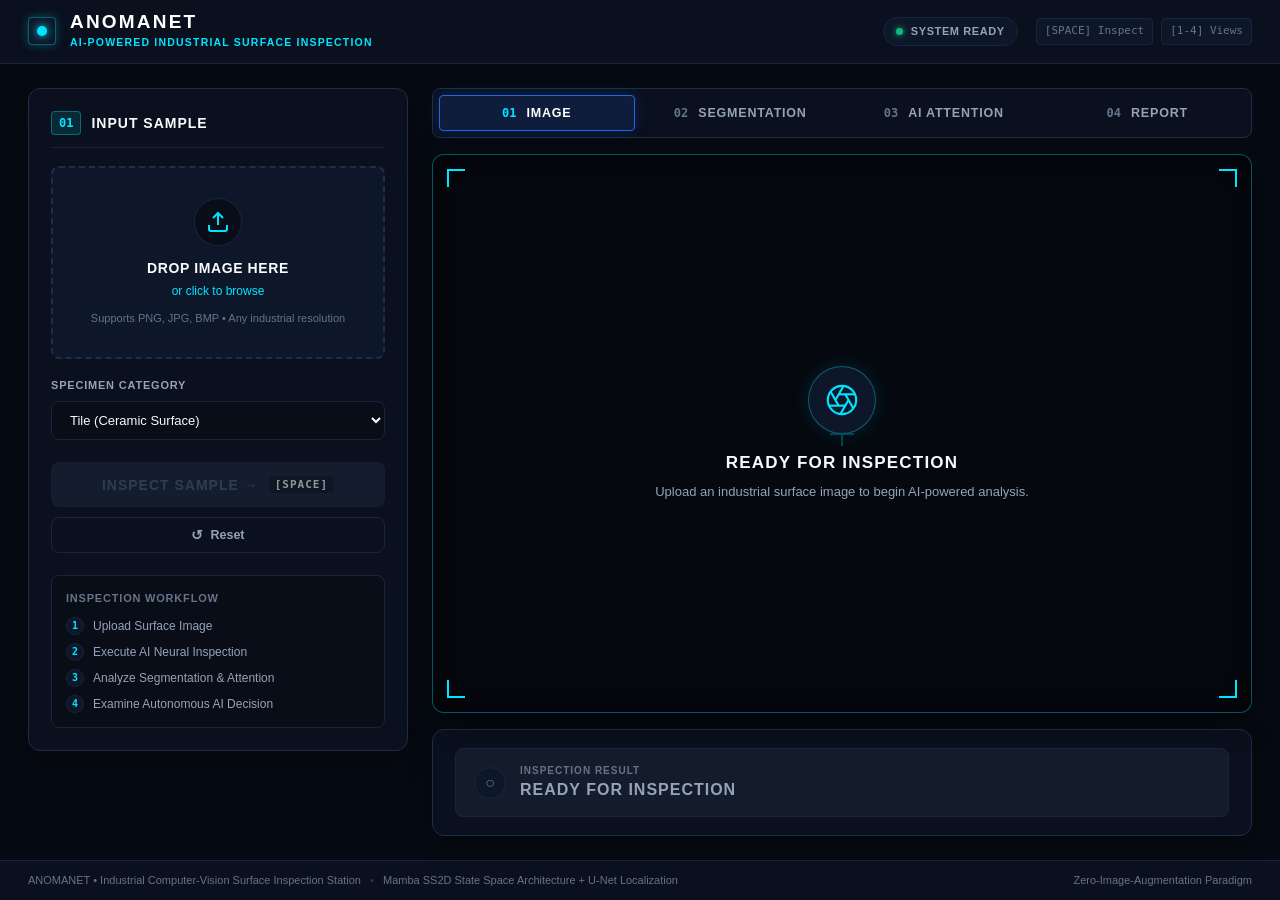
==== commit 023eec82: "Redesign AnomaNet inspection console: pure single-specimen workflow, zero Xebia/Batch clutter, large" ====
--- a/showcase/index.html
+++ b/showcase/index.html
@@ -3,395 +3,264 @@
 <head>
   <meta charset="UTF-8">
   <meta name="viewport" content="width=device-width, initial-scale=1.0">
-  <title>AnomaNet — Industrial Defect Inspection Station</title>
+  <title>ANOMANET — AI-Powered Industrial Surface Inspection</title>
   <link rel="stylesheet" href="styles.css">
 </head>
-<body class="industrial-theme">
-  <!-- Shared Industrial Header -->
-  <header class="station-header">
-    <div class="brand-section">
-      <div class="logo-mark">
-        <span class="icon-pulse"></span>
-        <span class="brand-name">ANOMANET</span>
-      </div>
-      <div class="xebia-tag">XEBIA INNOVATION SHOWCASE</div>
-    </div>
-
-    <!-- Central Page Navigation -->
-    <nav class="station-nav" aria-label="Main Navigation">
-      <a href="#/inspect" id="navInspect" class="nav-tab active">
-        <span class="nav-icon">&#9673;</span> Inspect
-      </a>
-      <a href="#/batch" id="navBatch" class="nav-tab">
-        <span class="nav-icon">&#9881;</span> Batch
-        <span id="navBatchBadge" class="nav-counter" style="display: none;">0</span>
-      </a>
-    </nav>
-
-    <!-- Header Status & Key Shortcuts -->
-    <div class="station-status">
-      <div class="status-indicator">
-        <span class="status-dot"></span>
-        <span id="stationStatusText">System Ready</span>
-      </div>
-      <div class="shortcut-guide">
-        <span class="kbd-pill">[SPACE] Inspect</span>
-        <span class="kbd-pill">[1-4] Views</span>
+<body class="anomanet-console">
+  <!-- Top Command Header -->
+  <header class="app-header">
+    <div class="header-brand">
+      <div class="brand-logo-mark">
+        <span class="brand-pulse"></span>
+      </div>
+      <div class="brand-text-block">
+        <h1 class="brand-title">ANOMANET</h1>
+        <span class="brand-subtitle">AI-POWERED INDUSTRIAL SURFACE INSPECTION</span>
+      </div>
+    </div>
+
+    <div class="header-status-group">
+      <div class="status-indicator-pill">
+        <span class="indicator-dot"></span>
+        <span id="systemStatusText" class="status-text">SYSTEM READY</span>
+      </div>
+      <div class="shortcut-pills">
+        <span class="kbd-badge">[SPACE] Inspect</span>
+        <span class="kbd-badge">[1-4] Views</span>
       </div>
     </div>
   </header>
 
-  <!-- Main Multi-Page Container -->
-  <main class="station-main">
+  <!-- Main Inspection Workspace -->
+  <main class="app-layout">
     
-    <!-- ====================================================================
-         PAGE 1: INSPECT (Single Image Deep-Dive)
-         ==================================================================== -->
-    <div id="pageInspect" class="page-view active">
-      <div class="inspect-grid">
+    <!-- Left Control Panel: Input Sample -->
+    <aside class="sidebar-panel">
+      <div class="panel-card input-card">
+        <div class="card-header">
+          <span class="header-num">01</span>
+          <h2 class="card-title">INPUT SAMPLE</h2>
+        </div>
+
+        <!-- Large Drag-and-Drop / Upload Area -->
+        <div class="upload-area" id="uploadDropZone">
+          <input type="file" id="fileInput" accept="image/*" class="file-input-hidden">
+          <div class="upload-icon-ring">
+            <svg class="upload-icon-svg" viewBox="0 0 24 24" fill="none" stroke="currentColor" stroke-width="2">
+              <path d="M21 15v4a2 2 0 0 1-2 2H5a2 2 0 0 1-2-2v-4"></path>
+              <polyline points="17 8 12 3 7 8"></polyline>
+              <line x1="12" y1="3" x2="12" y2="15"></line>
+            </svg>
+          </div>
+          <div class="upload-primary-text">DROP IMAGE HERE</div>
+          <div class="upload-secondary-text">or click to browse</div>
+          <div class="upload-formats">Supports PNG, JPG, BMP &bull; Any industrial resolution</div>
+        </div>
+
+        <!-- Selected File Preview Card (Hidden until file selected) -->
+        <div class="file-preview-card" id="filePreviewCard" style="display: none;">
+          <div class="preview-thumb-wrap">
+            <img id="filePreviewThumb" src="" alt="Specimen Thumbnail" class="file-thumb">
+          </div>
+          <div class="file-info-col">
+            <span id="fileNameLabel" class="file-name">specimen.png</span>
+            <span id="fileSizeLabel" class="file-size">142 KB</span>
+          </div>
+          <button type="button" id="btnRemoveFile" class="btn-remove-file" title="Remove image">&times;</button>
+        </div>
+
+        <!-- Specimen Category Dropdown -->
+        <div class="field-group">
+          <label for="categorySelect" class="field-label">SPECIMEN CATEGORY</label>
+          <select id="categorySelect" class="field-select">
+            <option value="tile">Tile (Ceramic Surface)</option>
+            <option value="bottle">Bottle (Glass Surface)</option>
+            <option value="cable">Cable (Industrial Wire)</option>
+            <option value="capsule">Capsule (Pharmaceutical)</option>
+            <option value="carpet">Carpet (Fabric &amp; Weave)</option>
+            <option value="grid">Grid (Metal Mesh Sheet)</option>
+            <option value="hazelnut">Hazelnut (Nut Shell)</option>
+            <option value="leather">Leather (Processed Skin)</option>
+            <option value="metal_nut">Metal Nut (Threaded Fastener)</option>
+            <option value="pill">Pill (Medical Tablet)</option>
+            <option value="screw">Screw (Industrial Fastener)</option>
+            <option value="toothbrush">Toothbrush (Bristle Cluster)</option>
+            <option value="transistor">Transistor (Semiconductor)</option>
+            <option value="wood">Wood (Timber Grain)</option>
+            <option value="zipper">Zipper (Metal &amp; Teeth)</option>
+          </select>
+        </div>
+
+        <!-- Primary Action Stack -->
+        <div class="sidebar-actions">
+          <button type="button" id="btnInspect" class="btn-primary-inspect" disabled>
+            <span class="btn-spinner" id="btnSpinner" style="display: none;"></span>
+            <span class="btn-text" id="btnInspectText">INSPECT SAMPLE &rarr;</span>
+            <span class="btn-hotkey">[SPACE]</span>
+          </button>
+          <button type="button" id="btnReset" class="btn-secondary-reset">
+            <span class="reset-icon">&#8634;</span> Reset
+          </button>
+        </div>
+
+        <!-- Clear Visual Workflow Guide for Evaluators -->
+        <div class="workflow-guide-box">
+          <div class="guide-title">INSPECTION WORKFLOW</div>
+          <div class="guide-steps-list">
+            <div class="guide-step-item">
+              <span class="step-badge">1</span>
+              <span class="step-label">Upload Surface Image</span>
+            </div>
+            <div class="guide-step-item">
+              <span class="step-badge">2</span>
+              <span class="step-label">Execute AI Neural Inspection</span>
+            </div>
+            <div class="guide-step-item">
+              <span class="step-badge">3</span>
+              <span class="step-label">Analyze Segmentation &amp; Attention</span>
+            </div>
+            <div class="guide-step-item">
+              <span class="step-badge">4</span>
+              <span class="step-label">Examine Autonomous AI Decision</span>
+            </div>
+          </div>
+        </div>
+
+      </div>
+    </aside>
+
+    <!-- Center/Right Main Stage: Large Image Viewer & Results -->
+    <section class="stage-section">
+      
+      <!-- Step-Based Analysis Navigation Tabs -->
+      <nav class="analysis-steps-bar" role="tablist">
+        <button type="button" class="step-tab active" data-view="orig" id="tabOrig">
+          <span class="step-code">01</span>
+          <span class="step-title">IMAGE</span>
+        </button>
+        <button type="button" class="step-tab" data-view="seg" id="tabSeg">
+          <span class="step-code">02</span>
+          <span class="step-title">SEGMENTATION</span>
+        </button>
+        <button type="button" class="step-tab" data-view="cam" id="tabCam">
+          <span class="step-code">03</span>
+          <span class="step-title">AI ATTENTION</span>
+        </button>
+        <button type="button" class="step-tab" data-view="full" id="tabFull">
+          <span class="step-code">04</span>
+          <span class="step-title">REPORT</span>
+        </button>
+      </nav>
+
+      <!-- Large Centered Optical Viewer Stage -->
+      <div class="viewer-stage" id="viewerStage">
+        <!-- Precision Technical Reticle Corners -->
+        <div class="stage-reticle top-left"></div>
+        <div class="stage-reticle top-right"></div>
+        <div class="stage-reticle bottom-left"></div>
+        <div class="stage-reticle bottom-right"></div>
+        <div class="stage-crosshairs"></div>
+
+        <!-- Scanning Laser Line Overlay -->
+        <div class="laser-scanner" id="laserScanner">
+          <div class="laser-line"></div>
+          <div class="laser-sweep"></div>
+        </div>
+
+        <!-- In-Progress Scanning HUD -->
+        <div class="scan-progress-hud" id="scanProgressHud" style="display: none;">
+          <div class="hud-spinner"></div>
+          <div class="hud-main-text">NEURAL INFERENCE IN PROGRESS</div>
+          <div class="hud-sub-text" id="hudSubText">Executing 4-directional SS2D state space scan...</div>
+        </div>
+
+        <!-- Empty Initial State (No sample preloaded) -->
+        <div class="viewer-empty-state" id="viewerEmptyState">
+          <div class="empty-icon-circle">
+            <svg class="empty-aperture-svg" viewBox="0 0 24 24" fill="none" stroke="currentColor" stroke-width="1.5">
+              <circle cx="12" cy="12" r="10"></circle>
+              <line x1="14.31" y1="8" x2="20.05" y2="17.94"></line>
+              <line x1="9.69" y1="8" x2="21.17" y2="8"></line>
+              <line x1="7.38" y1="12" x2="13.12" y2="2.06"></line>
+              <line x1="9.69" y1="16" x2="3.95" y2="6.06"></line>
+              <line x1="14.31" y1="16" x2="2.83" y2="16"></line>
+              <line x1="16.62" y1="12" x2="10.88" y2="21.94"></line>
+            </svg>
+          </div>
+          <h3 class="empty-heading">READY FOR INSPECTION</h3>
+          <p class="empty-subtext">Upload an industrial surface image to begin AI-powered analysis.</p>
+        </div>
+
+        <!-- Active Specimen Image Display Wrap -->
+        <div class="viewer-image-wrap" id="viewerImageWrap" style="display: none;">
+          <img id="mainViewerImg" src="" alt="Specimen Inspection Canvas" class="main-viewer-img">
+        </div>
+
+        <!-- Floating Active Channel Tag -->
+        <div class="viewer-channel-tag" id="viewerChannelTag" style="display: none;">
+          01 ORIGINAL IMAGE
+        </div>
+      </div>
+
+      <!-- Prominent Inspection Result & Telemetry Card -->
+      <div class="result-deck" id="resultDeck">
         
-        <!-- Left Column: Controls & Telemetry -->
-        <section class="control-panel">
-          
-          <!-- Upload Image Card -->
-          <div class="panel-box upload-box">
-            <div class="box-header">
-              <span class="header-icon">&#128194;</span>
-              <h3>Upload image</h3>
-            </div>
-
-            <div class="drop-zone" id="inspectDropZone">
-              <input type="file" id="inspectFileInput" accept="image/*" class="file-input-hidden">
-              <div class="drop-icon">&#10515;</div>
-              <div class="drop-text-group">
-                <span class="drop-main">Drop image here or browse</span>
-                <span class="drop-sub">Supports PNG, JPG, BMP</span>
-              </div>
-              <button class="btn-secondary" id="btnBrowseInspect" type="button">Browse</button>
-            </div>
-
-            <!-- Active Specimen Card -->
-            <div class="active-specimen-card" id="inspectActiveCard" style="display: none;">
-              <div class="specimen-thumb-wrap">
-                <img id="inspectThumbImg" src="" alt="Specimen Thumbnail" class="specimen-thumb">
-              </div>
-              <div class="specimen-meta">
-                <span class="specimen-filename" id="inspectFileName">specimen.png</span>
-                <span class="specimen-size" id="inspectFileSize">Ready to inspect</span>
-              </div>
-              <button class="btn-icon-clear" id="btnClearInspect" type="button" title="Remove image">&times;</button>
-            </div>
-
-            <!-- Category Selector -->
-            <div class="form-group category-group">
-              <label for="inspectCategory" class="form-label">Category</label>
-              <select id="inspectCategory" class="form-select">
-                <option value="tile">Tile (Ceramic Surface)</option>
-                <option value="toothbrush">Toothbrush (Bristle Cluster)</option>
-                <option value="zipper">Zipper (Metal &amp; Teeth)</option>
-                <option value="bottle">Bottle (Glass Container)</option>
-                <option value="cable">Cable (Industrial Wire)</option>
-                <option value="capsule">Capsule (Pharmaceutical)</option>
-                <option value="carpet">Carpet (Fabric &amp; Weave)</option>
-                <option value="grid">Grid (Metal Mesh Sheet)</option>
-                <option value="hazelnut">Hazelnut (Nut Shell)</option>
-                <option value="leather">Leather (Processed Skin)</option>
-                <option value="metal_nut">Metal Nut (Threaded Fastener)</option>
-                <option value="pill">Pill (Medical Tablet)</option>
-                <option value="screw">Screw (Industrial Fastener)</option>
-                <option value="transistor">Transistor (Semiconductor)</option>
-                <option value="wood">Wood (Timber Grain)</option>
-              </select>
-            </div>
-          </div>
-
-          <!-- Primary Inspect Action Deck -->
-          <div class="action-deck">
-            <button id="btnInspect" class="btn-primary-orange" type="button">
-              <span class="btn-glow"></span>
-              <span class="btn-icon">&#9658;</span>
-              <span class="btn-label">Inspect</span>
-              <span class="btn-hotkey">[SPACE]</span>
-            </button>
-            <button id="btnResetInspect" class="btn-secondary btn-reset" type="button" title="Reset current inspection">
-              <span>&#8634;</span> Reset
-            </button>
-          </div>
-
-          <!-- Prominent Verdict Banner -->
-          <div class="verdict-card ready" id="verdictBanner">
-            <div class="verdict-header">
-              <div class="verdict-badge" id="verdictBadge">
-                <span class="verdict-icon" id="verdictIcon">&#9675;</span>
-                <span class="verdict-title" id="verdictText">Ready to inspect</span>
-              </div>
-              <div class="confidence-badge" id="confidenceBadge" style="display: none;">
-                <span class="conf-lbl">Confidence</span>
-                <span class="conf-num" id="confValue">--.-%</span>
-              </div>
-            </div>
-            <p class="verdict-subtext" id="verdictSub">Upload an image and click Inspect to analyze.</p>
-          </div>
-
-          <!-- Collapsible "Inspection details" Panel -->
-          <details class="details-accordion" id="inspectDetailsCard">
-            <summary class="details-summary">
-              <span class="summary-left">
-                <span class="summary-icon">&#9881;</span>
-                <span class="summary-title">Inspection details</span>
-              </span>
-              <span class="details-chevron">&#9662;</span>
-            </summary>
-            
-            <div class="details-content" id="inspectDetailsContent">
-              <!-- Rendered via JS when real results exist -->
-              <div class="details-empty" id="detailsEmptyNote">
-                No inspection run yet. Inspect an image to view detailed telemetry.
-              </div>
-              <div class="details-grid" id="detailsGrid" style="display: none;">
-                <div class="detail-row">
-                  <span class="d-label">Category:</span>
-                  <span class="d-val highlight" id="detCategory">--</span>
-                </div>
-                <div class="detail-row">
-                  <span class="d-label">Model Engine:</span>
-                  <span class="d-val" id="detModel">--</span>
-                </div>
-                <div class="detail-row">
-                  <span class="d-label">Classifier Score:</span>
-                  <span class="d-val" id="detClassifierScore">--</span>
-                </div>
-                <div class="detail-row">
-                  <span class="d-label">Epistemic Uncertainty (&sigma;&sup2;):</span>
-                  <span class="d-val" id="detUncertainty">--</span>
-                </div>
-                <div class="detail-row">
-                  <span class="d-label">Localized Defect Area:</span>
-                  <span class="d-val" id="detDefectPixels">--</span>
-                </div>
-                <div class="detail-row">
-                  <span class="d-label">Inference Latency:</span>
-                  <span class="d-val" id="detLatency">--</span>
-                </div>
-                <div class="detail-row full-width">
-                  <span class="d-label">Decision Basis:</span>
-                  <span class="d-val basis-text" id="detDecisionBasis">--</span>
-                </div>
-              </div>
-            </div>
-          </details>
-
-        </section>
-
-        <!-- Right Column: Optical Stage & Result Tabs -->
-        <section class="stage-panel">
-          
-          <!-- Simplified Result Tabs -->
-          <div class="tab-deck">
-            <div class="result-tabs" role="tablist">
-              <button class="result-tab active" data-view="orig" id="tabOrig" type="button">
-                <span class="tab-index">1</span> Original
-              </button>
-              <button class="result-tab" data-view="seg" id="tabSeg" type="button">
-                <span class="tab-index">2</span> Defect Mask
-              </button>
-              <button class="result-tab" data-view="cam" id="tabCam" type="button">
-                <span class="tab-index">3</span> Model Attention
-              </button>
-              <button class="result-tab" data-view="full" id="tabFull" type="button">
-                <span class="tab-index">4</span> Report
-              </button>
-            </div>
-            <div class="tab-hint">Press keys [1], [2], [3], [4] to switch views</div>
-          </div>
-
-          <!-- Main Large Optical Viewer Stage -->
-          <div class="optical-stage" id="viewport">
-            <!-- Reticle HUD Markings -->
-            <div class="stage-reticle top-left"></div>
-            <div class="stage-reticle top-right"></div>
-            <div class="stage-reticle bottom-left"></div>
-            <div class="stage-reticle bottom-right"></div>
-            <div class="stage-crosshair"></div>
-
-            <!-- Laser Scanner Animation Overlay (Neon Orange) -->
-            <div class="laser-scanner" id="laserScanner">
-              <div class="laser-beam"></div>
-              <div class="laser-glow"></div>
-            </div>
-
-            <!-- Scanning In-Progress HUD -->
-            <div class="scanning-hud" id="scanningHud" style="display: none;">
-              <div class="scan-spinner"></div>
-              <div class="scan-text">ANALYZING SPECIMEN...</div>
-              <div class="scan-step" id="scanStepText">Executing 4-directional SS2D state space scan...</div>
-            </div>
-
-            <!-- Display Image Container -->
-            <div class="image-stage-wrap">
-              <img id="mainDisplayImg" src="" alt="Inspection Viewport" class="main-display-img">
-            </div>
-
-            <!-- Active View Floating Pill -->
-            <div class="viewport-tag" id="viewportTag">ORIGINAL SENSOR VIEW</div>
-          </div>
-
-        </section>
-
-      </div>
-    </div>
-
-    <!-- ====================================================================
-         PAGE 2: BATCH (Sequential Queue & Real Industrial Conveyor)
-         ==================================================================== -->
-    <div id="pageBatch" class="page-view">
-      <div class="batch-layout">
-        
-        <!-- Batch Control Toolbar -->
-        <section class="batch-toolbar">
-          <div class="batch-toolbar-left">
-            <h2 class="batch-heading">Batch Inspection Queue</h2>
-            <span class="batch-sub">Upload multiple parts for automated sequential inspection</span>
-          </div>
-
-          <div class="batch-toolbar-right">
-            <div class="batch-stats-pill" id="batchStatsPill">0 items in queue</div>
-            
-            <input type="file" id="batchFileInput" multiple accept="image/*" class="file-input-hidden">
-            <button class="btn-secondary" id="btnAddBatchFiles" type="button">
-              <span>+</span> Upload files
-            </button>
-            <button class="btn-secondary" id="btnClearBatchQueue" type="button" disabled>
-              Clear Queue
-            </button>
-            <button class="btn-primary-orange" id="btnRunBatch" type="button" disabled>
-              <span class="btn-icon">&#9658;</span> Run Batch
-            </button>
-          </div>
-        </section>
-
-        <!-- Empty State (Shown when Queue has 0 Items) -->
-        <section class="batch-empty-state" id="batchEmptyState">
-          <div class="empty-drop-dock" id="batchDropZone">
-            <div class="empty-icon-ring">&#10515;</div>
-            <h3 class="empty-title">Queue is empty</h3>
-            <p class="empty-desc">
-              Upload multiple images to begin batch processing. Every item in the queue will be analyzed sequentially using real on-demand neural inference.
-            </p>
-            <div class="empty-actions">
-              <button class="btn-primary-orange" id="btnEmptyUpload" type="button">
-                <span>&#10515;</span> Select Images from PC
-              </button>
-            </div>
-            <span class="empty-note">Supports PNG, JPG, BMP &bull; Drag and drop files anywhere here</span>
-          </div>
-        </section>
-
-        <!-- Active Batch Container (Conveyor + Items List) -->
-        <section class="batch-active-area" id="batchActiveArea" style="display: none;">
-          
-          <!-- Industrial Conveyor Animation Strip -->
-          <div class="conveyor-station">
-            <div class="conveyor-track-header">
-              <div class="track-title">
-                <span class="conveyor-pulley">&#9881;</span>
-                <span>AUTOMATED CONVEYOR LINE</span>
-              </div>
-              <div class="track-status" id="conveyorStatusText">Conveyor Ready &bull; Press Run Batch to inspect line</div>
-            </div>
-
-            <div class="conveyor-rail">
-              <div class="conveyor-belt" id="conveyorBelt">
-                <!-- Dynamically populated ONLY with real user-added queue items -->
-              </div>
-            </div>
-          </div>
-
-          <!-- Batch Queue Table & Results -->
-          <div class="batch-table-card">
-            <div class="table-header-row">
-              <div class="th th-num">#</div>
-              <div class="th th-thumb">Specimen</div>
-              <div class="th th-name">File Name</div>
-              <div class="th th-cat">Category</div>
-              <div class="th th-status">Inspection Status</div>
-              <div class="th th-conf">Confidence</div>
-              <div class="th th-pixels">Defect Area</div>
-              <div class="th th-action">Action</div>
-            </div>
-
-            <div class="batch-rows-container" id="batchRowsContainer">
-              <!-- Dynamically populated via JS -->
-            </div>
-          </div>
-
-        </section>
-
-      </div>
-    </div>
+        <!-- Big Verdict Bar -->
+        <div class="verdict-bar ready" id="verdictBar">
+          <div class="verdict-left">
+            <div class="verdict-icon" id="verdictIcon">&#9675;</div>
+            <div class="verdict-text-block">
+              <span class="verdict-kicker">INSPECTION RESULT</span>
+              <span class="verdict-title" id="verdictTitle">READY FOR INSPECTION</span>
+            </div>
+          </div>
+          <div class="verdict-right">
+            <div class="confidence-badge" id="confidenceBadge" style="display: none;">
+              <span class="conf-lbl">CONFIDENCE</span>
+              <span class="conf-val" id="confidenceValue">--.-%</span>
+            </div>
+          </div>
+        </div>
+
+        <!-- Detailed Metrics Grid (Revealed only after real inspection) -->
+        <div class="metrics-grid" id="metricsGrid" style="display: none;">
+          <div class="metric-card">
+            <span class="m-label">DEFECT AREA</span>
+            <span class="m-val" id="valDefectArea">--</span>
+          </div>
+          <div class="metric-card">
+            <span class="m-label">EPISTEMIC UNCERTAINTY (&sigma;&sup2;)</span>
+            <span class="m-val" id="valUncertainty">--</span>
+          </div>
+          <div class="metric-card">
+            <span class="m-label">CLASSIFIER SCORE</span>
+            <span class="m-val" id="valScore">--</span>
+          </div>
+          <div class="metric-card">
+            <span class="m-label">PROCESSING LATENCY</span>
+            <span class="m-val" id="valLatency">--</span>
+          </div>
+          <div class="metric-card metric-full">
+            <span class="m-label">AUTONOMOUS DECISION BASIS</span>
+            <span class="m-val basis-text" id="valDecisionBasis">--</span>
+          </div>
+        </div>
+
+      </div>
+
+    </section>
 
   </main>
 
-  <!-- Interactive Result Modal for Batch Items -->
-  <div class="modal-backdrop" id="batchModal" style="display: none;">
-    <div class="modal-dialog">
-      <div class="modal-header">
-        <div class="modal-title-group">
-          <span class="modal-badge" id="modalVerdictBadge">FLAGGED</span>
-          <h3 class="modal-title" id="modalTitle">Specimen Details</h3>
-        </div>
-        <button class="btn-modal-close" id="btnModalClose" type="button">&times;</button>
-      </div>
-
-      <div class="modal-body">
-        <!-- View Tabs for Modal -->
-        <div class="modal-tabs">
-          <button class="modal-tab active" data-view="orig" id="mTabOrig" type="button">Original</button>
-          <button class="modal-tab" data-view="seg" id="mTabSeg" type="button">Defect Mask</button>
-          <button class="modal-tab" data-view="cam" id="mTabCam" type="button">Model Attention</button>
-          <button class="modal-tab" data-view="full" id="mTabFull" type="button">Report</button>
-        </div>
-
-        <div class="modal-viewport">
-          <img id="modalDisplayImg" src="" alt="Specimen Inspection View" class="modal-img">
-        </div>
-
-        <!-- Telemetry Data -->
-        <div class="modal-telemetry">
-          <div class="m-metric">
-            <span class="m-lbl">Category:</span>
-            <span class="m-val" id="mCategory">--</span>
-          </div>
-          <div class="m-metric">
-            <span class="m-lbl">Verdict:</span>
-            <span class="m-val" id="mVerdict">--</span>
-          </div>
-          <div class="m-metric">
-            <span class="m-lbl">Confidence:</span>
-            <span class="m-val" id="mConfidence">--</span>
-          </div>
-          <div class="m-metric">
-            <span class="m-lbl">Defect Pixels:</span>
-            <span class="m-val" id="mPixels">--</span>
-          </div>
-          <div class="m-metric full">
-            <span class="m-lbl">Decision Basis:</span>
-            <span class="m-val" id="mBasis">--</span>
-          </div>
-        </div>
-      </div>
-    </div>
-  </div>
-
-  <!-- Shared Minimalist Footer -->
-  <footer class="station-footer">
+  <!-- Clean Minimalist Footer -->
+  <footer class="app-footer">
     <div class="footer-left">
-      <span>AnomaNet Industrial Defect Detection &amp; Localization</span>
+      <span>ANOMANET &bull; Industrial Computer-Vision Surface Inspection Station</span>
       <span class="footer-sep">&bull;</span>
+      <span>Mamba SS2D State Space Architecture + U-Net Localization</span>
+    </div>
+    <div class="footer-right">
       <span>Zero-Image-Augmentation Paradigm</span>
-    </div>
-    <div class="footer-right">
-      <span>Xebia Innovation Day &copy; 2026</span>
     </div>
   </footer>
 
--- a/showcase/styles.css
+++ b/showcase/styles.css
@@ -1,58 +1,62 @@
 /* ==========================================================================
-   AnomaNet — Industrial Inspection Station Showcase Stylesheet
-   Signature Theme: Dark Charcoal + Neon Orange (#FF6A1A) Accent
+   ANOMANET — Industrial Computer-Vision Surface Inspection Console
+   Theme: Deep Slate Navy, Technical Cyan & Electric Blue
+   Professional Industrial AI Aesthetics (Evaluator-Optimized)
    ========================================================================== */
 
 :root {
-  /* Signature Brand Palette */
-  --accent-orange: #FF6A1A;
-  --accent-orange-hover: #ff7d38;
-  --accent-orange-glow: rgba(255, 106, 26, 0.28);
-  --accent-orange-subtle: rgba(255, 106, 26, 0.12);
-
-  /* Dark Charcoal Surfaces */
-  --bg-deep: #090d14;
-  --bg-panel: #0e141f;
-  --bg-card: #141c2a;
-  --bg-card-hover: #1a2537;
-  --bg-input: #0b111a;
+  /* Core Industrial AI Palette */
+  --bg-deep: #060a12;
+  --bg-sidebar: #0a101d;
+  --bg-card: #0e1729;
+  --bg-card-hover: #132038;
+  --bg-input: #080d18;
+  --bg-stage: #05080f;
+
+  /* Technical Accents */
+  --accent-cyan: #00e5ff;
+  --accent-cyan-hover: #33ecff;
+  --accent-cyan-subtle: rgba(0, 229, 255, 0.12);
+  --accent-cyan-glow: rgba(0, 229, 255, 0.28);
+
+  --accent-blue: #2563eb;
+  --accent-blue-hover: #3b82f6;
+  --accent-blue-subtle: rgba(37, 99, 235, 0.15);
 
   /* Borders */
-  --border-subtle: #1f2a3c;
-  --border-muted: #182232;
-  --border-active: var(--accent-orange);
-
-  /* Typography Colors */
+  --border-subtle: #17263d;
+  --border-card: #1c2e4a;
+  --border-cyan: rgba(0, 229, 255, 0.35);
+  --border-focus: #00e5ff;
+
+  /* Industrial Status Results (High Contrast) */
+  --status-pass: #10b981;
+  --status-pass-bg: rgba(16, 185, 129, 0.12);
+  --status-pass-border: rgba(16, 185, 129, 0.4);
+
+  --status-defect: #ef4444;
+  --status-defect-bg: rgba(239, 68, 68, 0.14);
+  --status-defect-border: rgba(239, 68, 68, 0.5);
+
+  --status-ready: #334155;
+  --status-ready-bg: rgba(51, 65, 85, 0.25);
+
+  /* Typography */
   --text-primary: #f8fafc;
   --text-secondary: #94a3b8;
   --text-muted: #64748b;
   --text-dim: #475569;
 
-  /* Technical Highlights (Subtle Depth) */
-  --accent-cyan: #06b6d4;
-  --accent-cyan-subtle: rgba(6, 182, 212, 0.15);
-
-  /* Industrial Status (Visually Distinct from Orange Accent) */
-  --verdict-pass: #10b981;
-  --verdict-pass-bg: rgba(16, 185, 129, 0.12);
-  --verdict-pass-border: rgba(16, 185, 129, 0.35);
-
-  --verdict-defect: #ef4444;
-  --verdict-defect-bg: rgba(239, 68, 68, 0.12);
-  --verdict-defect-border: rgba(239, 68, 68, 0.4);
-
-  --verdict-ready: #334155;
-  --verdict-ready-bg: rgba(51, 65, 85, 0.25);
-
-  /* Fonts */
-  --font-sans: -apple-system, BlinkMacSystemFont, "Segoe UI", Roboto, "Helvetica Neue", Arial, sans-serif;
-  --font-mono: "Consolas", "Monaco", "Cascadia Code", "Fira Code", monospace;
-
-  /* Radius & Transitions */
+  --font-sans: 'Inter', -apple-system, BlinkMacSystemFont, 'Segoe UI', Roboto, Helvetica, Arial, sans-serif;
+  --font-mono: 'Consolas', 'Monaco', 'Cascadia Code', 'Fira Code', monospace;
+
+  /* Dimensions & Spacing */
   --radius-sm: 4px;
-  --radius-md: 6px;
-  --radius-lg: 8px;
-  --transition: all 0.2s cubic-bezier(0.16, 1, 0.3, 1);
+  --radius-md: 8px;
+  --radius-lg: 12px;
+  --sidebar-width: 380px;
+  --transition-fast: all 0.15s ease-out;
+  --transition-smooth: all 0.25s cubic-bezier(0.16, 1, 0.3, 1);
 }
 
 /* Base Reset */
@@ -70,9 +74,10 @@
   font-family: var(--font-sans);
   line-height: 1.5;
   -webkit-font-smoothing: antialiased;
-}
-
-body.industrial-theme {
+  -moz-osx-font-smoothing: grayscale;
+}
+
+body.anomanet-console {
   display: flex;
   flex-direction: column;
   min-height: 100vh;
@@ -82,293 +87,264 @@
 /* ==========================================================================
    Header Command Bar
    ========================================================================== */
-.station-header {
-  height: 58px;
-  background-color: var(--bg-panel);
+.app-header {
+  height: 64px;
+  background-color: var(--bg-sidebar);
   border-bottom: 1px solid var(--border-subtle);
   display: flex;
   align-items: center;
   justify-content: space-between;
-  padding: 0 24px;
+  padding: 0 28px;
   flex-shrink: 0;
-  gap: 16px;
   z-index: 50;
 }
 
-.brand-section {
+.header-brand {
   display: flex;
   align-items: center;
   gap: 14px;
 }
 
-.logo-mark {
-  display: flex;
-  align-items: center;
-  gap: 9px;
-}
-
-.icon-pulse {
+.brand-logo-mark {
+  width: 28px;
+  height: 28px;
+  background-color: var(--bg-card);
+  border: 1px solid var(--border-cyan);
+  border-radius: var(--radius-sm);
+  display: flex;
+  align-items: center;
+  justify-content: center;
+  box-shadow: 0 0 10px var(--accent-cyan-glow);
+}
+
+.brand-pulse {
   width: 10px;
   height: 10px;
-  background-color: var(--accent-orange);
+  background-color: var(--accent-cyan);
   border-radius: 50%;
-  box-shadow: 0 0 10px var(--accent-orange);
-  animation: pulse-ring 2s infinite ease-in-out;
-}
-
-@keyframes pulse-ring {
-  0%, 100% { opacity: 0.8; transform: scale(1); }
-  50% { opacity: 1; transform: scale(1.25); }
-}
-
-.brand-name {
-  font-size: 18px;
+  box-shadow: 0 0 8px var(--accent-cyan);
+  animation: pulse-dot 2.2s infinite ease-in-out;
+}
+
+@keyframes pulse-dot {
+  0%, 100% { opacity: 0.7; transform: scale(0.9); }
+  50% { opacity: 1; transform: scale(1.2); }
+}
+
+.brand-text-block {
+  display: flex;
+  flex-direction: column;
+}
+
+.brand-title {
+  font-size: 19px;
   font-weight: 800;
-  letter-spacing: 2px;
-  color: #fff;
-}
-
-.xebia-tag {
-  font-size: 10px;
+  letter-spacing: 2.2px;
+  color: #ffffff;
+  line-height: 1.1;
+}
+
+.brand-subtitle {
+  font-size: 10.5px;
+  font-weight: 600;
   letter-spacing: 1.2px;
-  padding: 3px 8px;
-  background-color: rgba(255, 255, 255, 0.04);
-  border: 1px solid var(--border-subtle);
-  border-radius: var(--radius-sm);
+  color: var(--accent-cyan);
+  text-transform: uppercase;
+  margin-top: 2px;
+}
+
+/* Header Status */
+.header-status-group {
+  display: flex;
+  align-items: center;
+  gap: 18px;
+}
+
+.status-indicator-pill {
+  display: flex;
+  align-items: center;
+  gap: 8px;
+  padding: 5px 12px;
+  background-color: var(--bg-card);
+  border: 1px solid var(--border-subtle);
+  border-radius: 20px;
+  font-size: 11px;
+  font-weight: 600;
+  letter-spacing: 0.6px;
   color: var(--text-secondary);
-  font-weight: 600;
-}
-
-/* Central Nav Tabs (Neon Orange Active Indicator) */
-.station-nav {
-  display: flex;
-  align-items: center;
-  background-color: var(--bg-card);
-  padding: 3px;
-  border-radius: var(--radius-md);
-  border: 1px solid var(--border-subtle);
-  gap: 4px;
-}
-
-.nav-tab {
-  display: inline-flex;
-  align-items: center;
-  gap: 7px;
-  padding: 6px 16px;
-  font-size: 13px;
-  font-weight: 600;
-  letter-spacing: 0.5px;
-  color: var(--text-secondary);
-  text-decoration: none;
-  border-radius: var(--radius-sm);
-  transition: var(--transition);
-  position: relative;
-}
-
-.nav-tab:hover {
-  color: var(--text-primary);
-  background-color: var(--bg-card-hover);
-}
-
-.nav-tab.active {
-  color: #fff;
-  background-color: var(--accent-orange-subtle);
-  border: 1px solid var(--accent-orange);
-  box-shadow: 0 0 12px var(--accent-orange-glow);
-}
-
-.nav-icon {
-  font-size: 12px;
-  opacity: 0.8;
-}
-
-.nav-counter {
-  font-size: 11px;
-  font-family: var(--font-mono);
-  background-color: var(--accent-orange);
-  color: #000;
-  font-weight: 700;
-  padding: 1px 6px;
-  border-radius: 10px;
-}
-
-/* Header Status & Shortcuts */
-.station-status {
-  display: flex;
-  align-items: center;
-  gap: 16px;
-}
-
-.status-indicator {
-  display: flex;
-  align-items: center;
-  gap: 8px;
-  font-size: 12px;
-  color: var(--text-secondary);
-  font-weight: 500;
-}
-
-.status-dot {
+}
+
+.indicator-dot {
   width: 7px;
   height: 7px;
   border-radius: 50%;
-  background-color: var(--verdict-pass);
-  box-shadow: 0 0 6px var(--verdict-pass);
-}
-
-.shortcut-guide {
-  display: flex;
-  align-items: center;
-  gap: 6px;
-}
-
-.kbd-pill {
+  background-color: var(--status-pass);
+  box-shadow: 0 0 6px var(--status-pass);
+}
+
+.shortcut-pills {
+  display: flex;
+  align-items: center;
+  gap: 8px;
+}
+
+.kbd-badge {
   font-family: var(--font-mono);
   font-size: 11px;
   color: var(--text-muted);
   background-color: var(--bg-card);
-  padding: 3px 8px;
+  border: 1px solid var(--border-subtle);
+  padding: 4px 8px;
   border-radius: var(--radius-sm);
-  border: 1px solid var(--border-subtle);
+  font-weight: 500;
 }
 
 /* ==========================================================================
-   Main App Container & Page Switching
+   Main Application Layout
    ========================================================================== */
-.station-main {
+.app-layout {
   flex: 1;
   display: flex;
-  flex-direction: column;
-  position: relative;
-}
-
-.page-view {
-  flex: 1;
-  display: none;
-  flex-direction: column;
-  padding: 20px 24px;
-}
-
-.page-view.active {
-  display: flex;
-}
-
-/* ==========================================================================
-   PAGE 1: INSPECT LAYOUT
-   ========================================================================== */
-.inspect-grid {
-  display: grid;
-  grid-template-columns: 360px 1fr;
-  gap: 20px;
-  flex: 1;
-  max-width: 1600px;
+  gap: 24px;
+  padding: 24px 28px;
+  max-width: 1720px;
   width: 100%;
   margin: 0 auto;
-}
-
-@media (max-width: 1024px) {
-  .inspect-grid {
-    grid-template-columns: 1fr;
-  }
-}
-
-/* Left Sidebar Controls */
-.control-panel {
-  display: flex;
-  flex-direction: column;
-  gap: 16px;
-}
-
-.panel-box {
-  background-color: var(--bg-panel);
-  border: 1px solid var(--border-subtle);
+  min-height: calc(100vh - 64px - 40px);
+}
+
+/* ==========================================================================
+   Sidebar: Input Sample Panel
+   ========================================================================== */
+.sidebar-panel {
+  width: var(--sidebar-width);
+  flex-shrink: 0;
+  display: flex;
+  flex-direction: column;
+}
+
+.panel-card {
+  background-color: var(--bg-sidebar);
+  border: 1px solid var(--border-card);
   border-radius: var(--radius-lg);
-  padding: 16px;
-  display: flex;
-  flex-direction: column;
-  gap: 14px;
-}
-
-.box-header {
-  display: flex;
-  align-items: center;
-  gap: 8px;
-}
-
-.box-header h3 {
-  font-size: 13px;
-  font-weight: 700;
-  letter-spacing: 0.8px;
+  padding: 22px;
+  display: flex;
+  flex-direction: column;
+  gap: 18px;
+  box-shadow: 0 8px 24px rgba(0, 0, 0, 0.35);
+}
+
+.card-header {
+  display: flex;
+  align-items: center;
+  gap: 10px;
+  border-bottom: 1px solid var(--border-subtle);
+  padding-bottom: 12px;
+}
+
+.header-num {
+  font-family: var(--font-mono);
+  font-size: 12px;
+  font-weight: 700;
+  color: var(--accent-cyan);
+  background-color: var(--accent-cyan-subtle);
+  padding: 2px 7px;
+  border-radius: var(--radius-sm);
+  border: 1px solid var(--border-cyan);
+}
+
+.card-title {
+  font-size: 14px;
+  font-weight: 700;
+  letter-spacing: 1px;
   color: var(--text-primary);
   text-transform: uppercase;
 }
 
-.header-icon {
-  font-size: 14px;
-  color: var(--accent-orange);
-}
-
-/* Drag and Drop Zone */
-.drop-zone {
-  border: 1.5px dashed var(--border-subtle);
+/* Upload Drop Area */
+.upload-area {
   background-color: var(--bg-card);
+  border: 2px dashed var(--border-card);
   border-radius: var(--radius-md);
-  padding: 20px 16px;
-  display: flex;
-  flex-direction: column;
-  align-items: center;
-  justify-content: center;
+  padding: 30px 18px;
+  display: flex;
+  flex-direction: column;
+  align-items: center;
   text-align: center;
   cursor: pointer;
-  transition: var(--transition);
+  transition: var(--transition-smooth);
   position: relative;
 }
 
-.drop-zone:hover, .drop-zone.dragover {
-  border-color: var(--accent-orange);
-  background-color: var(--accent-orange-subtle);
-}
-
-.drop-icon {
-  font-size: 26px;
-  color: var(--accent-orange);
-  margin-bottom: 6px;
-}
-
-.drop-text-group {
-  display: flex;
-  flex-direction: column;
-  gap: 2px;
+.upload-area:hover,
+.upload-area.dragover {
+  border-color: var(--accent-cyan);
+  background-color: rgba(0, 229, 255, 0.04);
+  box-shadow: 0 0 16px var(--accent-cyan-glow);
+}
+
+.file-input-hidden {
+  display: none;
+}
+
+.upload-icon-ring {
+  width: 48px;
+  height: 48px;
+  border-radius: 50%;
+  background-color: var(--bg-input);
+  border: 1px solid var(--border-subtle);
+  display: flex;
+  align-items: center;
+  justify-content: center;
   margin-bottom: 12px;
-}
-
-.drop-main {
-  font-size: 13px;
-  font-weight: 600;
+  color: var(--accent-cyan);
+  transition: var(--transition-fast);
+}
+
+.upload-area:hover .upload-icon-ring {
+  transform: translateY(-2px);
+  border-color: var(--accent-cyan);
+  box-shadow: 0 0 12px var(--accent-cyan-glow);
+}
+
+.upload-icon-svg {
+  width: 24px;
+  height: 24px;
+}
+
+.upload-primary-text {
+  font-size: 14px;
+  font-weight: 700;
+  letter-spacing: 0.6px;
   color: var(--text-primary);
-}
-
-.drop-sub {
+  text-transform: uppercase;
+}
+
+.upload-secondary-text {
+  font-size: 12px;
+  color: var(--accent-cyan);
+  margin-top: 3px;
+  font-weight: 500;
+}
+
+.upload-formats {
   font-size: 11px;
   color: var(--text-muted);
-}
-
-.file-input-hidden {
-  display: none;
-}
-
-/* Active Mounted Specimen Card */
-.active-specimen-card {
+  margin-top: 10px;
+}
+
+/* Selected File Preview Card */
+.file-preview-card {
   display: flex;
   align-items: center;
   gap: 12px;
   background-color: var(--bg-card);
-  border: 1px solid var(--border-subtle);
+  border: 1px solid var(--border-cyan);
   border-radius: var(--radius-md);
-  padding: 10px 12px;
-}
-
-.specimen-thumb-wrap {
+  padding: 10px 14px;
+}
+
+.preview-thumb-wrap {
   width: 44px;
   height: 44px;
   border-radius: var(--radius-sm);
@@ -378,20 +354,20 @@
   flex-shrink: 0;
 }
 
-.specimen-thumb {
+.file-thumb {
   width: 100%;
   height: 100%;
   object-fit: cover;
 }
 
-.specimen-meta {
+.file-info-col {
   flex: 1;
   min-width: 0;
   display: flex;
   flex-direction: column;
 }
 
-.specimen-filename {
+.file-name {
   font-size: 13px;
   font-weight: 600;
   color: var(--text-primary);
@@ -400,427 +376,341 @@
   text-overflow: ellipsis;
 }
 
-.specimen-size {
+.file-size {
   font-size: 11px;
   color: var(--text-muted);
-}
-
-.btn-icon-clear {
-  background: none;
+  font-family: var(--font-mono);
+  margin-top: 2px;
+}
+
+.btn-remove-file {
+  background: transparent;
   border: none;
   color: var(--text-muted);
   font-size: 18px;
   cursor: pointer;
-  padding: 4px;
+  padding: 4px 6px;
   line-height: 1;
   border-radius: var(--radius-sm);
-  transition: var(--transition);
-}
-
-.btn-icon-clear:hover {
-  color: var(--verdict-defect);
-  background-color: rgba(239, 68, 68, 0.1);
-}
-
-/* Category Form Group */
-.form-group {
-  display: flex;
-  flex-direction: column;
-  gap: 6px;
-}
-
-.form-label {
-  font-size: 12px;
-  font-weight: 600;
+  transition: var(--transition-fast);
+}
+
+.btn-remove-file:hover {
+  color: var(--status-defect);
+  background-color: rgba(239, 68, 68, 0.15);
+}
+
+/* Category Form Field */
+.field-group {
+  display: flex;
+  flex-direction: column;
+  gap: 8px;
+}
+
+.field-label {
+  font-size: 11px;
+  font-weight: 700;
+  letter-spacing: 0.8px;
   color: var(--text-secondary);
   text-transform: uppercase;
-  letter-spacing: 0.6px;
-}
-
-.form-select {
+}
+
+.field-select {
   width: 100%;
-  background-color: var(--bg-card);
-  border: 1px solid var(--border-subtle);
+  background-color: var(--bg-input);
+  border: 1px solid var(--border-subtle);
+  color: var(--text-primary);
+  padding: 10px 14px;
+  font-size: 13px;
+  font-weight: 500;
   border-radius: var(--radius-md);
-  color: var(--text-primary);
-  font-size: 13px;
-  padding: 9px 12px;
   outline: none;
   cursor: pointer;
-  transition: var(--transition);
-}
-
-.form-select:focus {
-  border-color: var(--accent-orange);
-  box-shadow: 0 0 8px var(--accent-orange-glow);
-}
-
-/* Action Deck & Buttons */
-.action-deck {
-  display: flex;
+  transition: var(--transition-fast);
+}
+
+.field-select:focus,
+.field-select:hover {
+  border-color: var(--accent-cyan);
+}
+
+.field-select option {
+  background-color: var(--bg-sidebar);
+  color: var(--text-primary);
+  padding: 8px;
+}
+
+/* Primary Action Buttons */
+.sidebar-actions {
+  display: flex;
+  flex-direction: column;
   gap: 10px;
-}
-
-/* Signature Neon Orange Primary Button */
-.btn-primary-orange {
-  flex: 1;
-  background-color: var(--accent-orange);
-  color: #0d1117;
+  margin-top: 4px;
+}
+
+.btn-primary-inspect {
+  width: 100%;
+  background: linear-gradient(135deg, var(--accent-cyan) 0%, var(--accent-blue) 100%);
+  color: #ffffff;
   border: none;
   border-radius: var(--radius-md);
-  padding: 12px 18px;
+  padding: 14px 20px;
   font-size: 14px;
-  font-weight: 700;
-  letter-spacing: 0.8px;
-  text-transform: uppercase;
-  display: inline-flex;
+  font-weight: 800;
+  letter-spacing: 1px;
+  display: flex;
   align-items: center;
   justify-content: center;
-  gap: 8px;
+  gap: 10px;
   cursor: pointer;
+  box-shadow: 0 4px 16px rgba(0, 229, 255, 0.25);
+  transition: var(--transition-smooth);
   position: relative;
-  transition: var(--transition);
-  box-shadow: 0 0 16px var(--accent-orange-glow);
-}
-
-.btn-primary-orange:hover:not(:disabled) {
-  background-color: var(--accent-orange-hover);
-  box-shadow: 0 0 24px rgba(255, 106, 26, 0.45);
+  overflow: hidden;
+}
+
+.btn-primary-inspect:hover:not(:disabled) {
   transform: translateY(-1px);
-}
-
-.btn-primary-orange:active:not(:disabled) {
+  box-shadow: 0 6px 22px rgba(0, 229, 255, 0.4);
+  filter: brightness(1.08);
+}
+
+.btn-primary-inspect:active:not(:disabled) {
   transform: translateY(0);
 }
 
-.btn-primary-orange:disabled {
-  opacity: 0.4;
+.btn-primary-inspect:disabled {
+  background: #1a2538;
+  color: #475569;
+  box-shadow: none;
   cursor: not-allowed;
-  box-shadow: none;
-}
-
-.btn-primary-orange .btn-hotkey {
+  opacity: 0.65;
+}
+
+.btn-hotkey {
   font-family: var(--font-mono);
   font-size: 11px;
-  opacity: 0.75;
-}
-
-.btn-secondary {
+  font-weight: 600;
+  background-color: rgba(0, 0, 0, 0.28);
+  padding: 2px 6px;
+  border-radius: var(--radius-sm);
+  color: rgba(255, 255, 255, 0.85);
+}
+
+.btn-spinner {
+  width: 16px;
+  height: 16px;
+  border: 2px solid rgba(255, 255, 255, 0.3);
+  border-top-color: #ffffff;
+  border-radius: 50%;
+  animation: spin 0.8s infinite linear;
+}
+
+@keyframes spin {
+  to { transform: rotate(360deg); }
+}
+
+.btn-secondary-reset {
+  width: 100%;
+  background-color: transparent;
+  color: var(--text-secondary);
+  border: 1px solid var(--border-subtle);
+  border-radius: var(--radius-md);
+  padding: 9px 16px;
+  font-size: 12.5px;
+  font-weight: 600;
+  display: flex;
+  align-items: center;
+  justify-content: center;
+  gap: 7px;
+  cursor: pointer;
+  transition: var(--transition-fast);
+}
+
+.btn-secondary-reset:hover {
   background-color: var(--bg-card);
   color: var(--text-primary);
+  border-color: var(--border-card);
+}
+
+.reset-icon {
+  font-size: 14px;
+}
+
+/* Workflow Guide */
+.workflow-guide-box {
+  background-color: var(--bg-input);
   border: 1px solid var(--border-subtle);
   border-radius: var(--radius-md);
-  padding: 9px 16px;
-  font-size: 13px;
-  font-weight: 600;
-  cursor: pointer;
-  display: inline-flex;
-  align-items: center;
-  justify-content: center;
-  gap: 6px;
-  transition: var(--transition);
-}
-
-.btn-secondary:hover:not(:disabled) {
-  border-color: var(--text-secondary);
-  background-color: var(--bg-card-hover);
-}
-
-.btn-secondary:disabled {
-  opacity: 0.35;
-  cursor: not-allowed;
-}
-
-.btn-reset {
-  padding: 12px 16px;
-}
-
-/* Prominent Verdict Card */
-.verdict-card {
-  border-radius: var(--radius-lg);
-  padding: 14px 16px;
-  display: flex;
-  flex-direction: column;
-  gap: 6px;
-  border: 1px solid var(--border-subtle);
-  background-color: var(--bg-panel);
-  transition: var(--transition);
-}
-
-.verdict-header {
-  display: flex;
-  align-items: center;
-  justify-content: space-between;
-}
-
-.verdict-badge {
-  display: flex;
-  align-items: center;
-  gap: 8px;
-}
-
-.verdict-icon {
-  font-size: 18px;
-  font-weight: bold;
-}
-
-.verdict-title {
-  font-size: 16px;
-  font-weight: 800;
-  letter-spacing: 1px;
-  text-transform: uppercase;
-}
-
-.confidence-badge {
-  display: flex;
-  flex-direction: column;
-  align-items: flex-end;
-}
-
-.conf-lbl {
-  font-size: 10px;
+  padding: 14px;
+  margin-top: 4px;
+}
+
+.guide-title {
+  font-size: 11px;
+  font-weight: 700;
+  letter-spacing: 0.8px;
   color: var(--text-muted);
   text-transform: uppercase;
-  letter-spacing: 0.6px;
-}
-
-.conf-num {
-  font-size: 14px;
-  font-family: var(--font-mono);
-  font-weight: 700;
-}
-
-.verdict-subtext {
+  margin-bottom: 10px;
+}
+
+.guide-steps-list {
+  display: flex;
+  flex-direction: column;
+  gap: 8px;
+}
+
+.guide-step-item {
+  display: flex;
+  align-items: center;
+  gap: 9px;
   font-size: 12px;
   color: var(--text-secondary);
 }
 
-/* Verdict States (Green vs Red vs Ready) */
-.verdict-card.ready {
-  border-color: var(--border-subtle);
-  background-color: var(--bg-panel);
-}
-.verdict-card.ready .verdict-title { color: var(--text-muted); }
-
-.verdict-card.pass {
-  border-color: var(--verdict-pass-border);
-  background-color: var(--verdict-pass-bg);
-}
-.verdict-card.pass .verdict-title, .verdict-card.pass .verdict-icon { color: var(--verdict-pass); }
-.verdict-card.pass .conf-num { color: var(--verdict-pass); }
-
-.verdict-card.defect {
-  border-color: var(--verdict-defect-border);
-  background-color: var(--verdict-defect-bg);
-}
-.verdict-card.defect .verdict-title, .verdict-card.defect .verdict-icon { color: var(--verdict-defect); }
-.verdict-card.defect .conf-num { color: var(--verdict-defect); }
-
-/* Collapsible "Inspection details" Panel */
-.details-accordion {
-  background-color: var(--bg-panel);
-  border: 1px solid var(--border-subtle);
-  border-radius: var(--radius-lg);
-  overflow: hidden;
-  transition: var(--transition);
-}
-
-.details-summary {
-  padding: 12px 16px;
-  font-size: 13px;
-  font-weight: 700;
-  letter-spacing: 0.6px;
+.step-badge {
+  width: 18px;
+  height: 18px;
+  border-radius: 50%;
+  background-color: var(--bg-card);
+  border: 1px solid var(--border-subtle);
+  display: flex;
+  align-items: center;
+  justify-content: center;
+  font-family: var(--font-mono);
+  font-size: 10px;
+  font-weight: 700;
+  color: var(--accent-cyan);
+}
+
+.step-label {
+  font-weight: 500;
+}
+
+/* ==========================================================================
+   Center Stage: Large Inspection Canvas & Steps
+   ========================================================================== */
+.stage-section {
+  flex: 1;
+  min-width: 0;
+  display: flex;
+  flex-direction: column;
+  gap: 16px;
+}
+
+/* Step-Based Analysis Navigation Tabs */
+.analysis-steps-bar {
+  display: grid;
+  grid-template-columns: repeat(4, 1fr);
+  gap: 8px;
+  background-color: var(--bg-sidebar);
+  border: 1px solid var(--border-card);
+  border-radius: var(--radius-md);
+  padding: 6px;
+}
+
+.step-tab {
+  background: transparent;
+  border: 1px solid transparent;
+  border-radius: var(--radius-sm);
+  padding: 10px 14px;
+  display: flex;
+  align-items: center;
+  justify-content: center;
+  gap: 10px;
   cursor: pointer;
-  display: flex;
-  align-items: center;
-  justify-content: space-between;
-  list-style: none;
-  user-select: none;
-  color: var(--text-primary);
+  transition: var(--transition-smooth);
+}
+
+.step-tab:hover {
   background-color: var(--bg-card);
 }
 
-.details-summary::-webkit-details-marker {
-  display: none;
-}
-
-.summary-left {
-  display: flex;
-  align-items: center;
-  gap: 8px;
-}
-
-.summary-icon {
-  color: var(--accent-orange);
-  font-size: 13px;
-}
-
-.details-chevron {
+.step-code {
+  font-family: var(--font-mono);
   font-size: 12px;
+  font-weight: 700;
   color: var(--text-muted);
-  transition: transform 0.2s ease;
-}
-
-.details-accordion[open] .details-chevron {
-  transform: rotate(180deg);
-}
-
-.details-content {
-  padding: 14px 16px;
-  border-top: 1px solid var(--border-subtle);
-}
-
-.details-empty {
-  font-size: 12px;
-  color: var(--text-muted);
-  font-style: italic;
-}
-
-.details-grid {
-  display: flex;
-  flex-direction: column;
-  gap: 9px;
-}
-
-.detail-row {
-  display: flex;
-  justify-content: space-between;
-  align-items: flex-start;
-  font-size: 12px;
-}
-
-.detail-row.full-width {
-  flex-direction: column;
-  gap: 3px;
-  margin-top: 4px;
-}
-
-.d-label {
-  color: var(--text-muted);
-  font-weight: 500;
-}
-
-.d-val {
-  color: var(--text-primary);
-  font-family: var(--font-mono);
-  font-weight: 600;
-  text-align: right;
-}
-
-.d-val.highlight {
-  color: var(--accent-orange);
-  font-weight: 700;
-}
-
-.basis-text {
-  font-size: 11px;
+  transition: var(--transition-fast);
+}
+
+.step-title {
+  font-size: 12.5px;
+  font-weight: 700;
+  letter-spacing: 0.8px;
+  color: var(--text-secondary);
+  transition: var(--transition-fast);
+}
+
+.step-tab.active {
+  background-color: var(--accent-blue-subtle);
+  border-color: var(--accent-blue);
+  box-shadow: 0 0 14px rgba(37, 99, 235, 0.25);
+}
+
+.step-tab.active .step-code {
   color: var(--accent-cyan);
-  text-align: left;
-  line-height: 1.4;
-}
-
-/* ==========================================================================
-   STAGE PANEL: Large Optical Viewer & Result Tabs
-   ========================================================================== */
-.stage-panel {
-  display: flex;
-  flex-direction: column;
-  gap: 12px;
-}
-
-/* Simplified Result Tabs */
-.tab-deck {
-  display: flex;
-  align-items: center;
-  justify-content: space-between;
-  background-color: var(--bg-panel);
-  border: 1px solid var(--border-subtle);
-  border-radius: var(--radius-lg);
-  padding: 6px 12px;
-}
-
-.result-tabs {
-  display: flex;
-  gap: 6px;
-}
-
-.result-tab {
-  background: none;
-  border: 1px solid transparent;
-  color: var(--text-secondary);
-  font-size: 13px;
-  font-weight: 600;
-  padding: 6px 14px;
-  border-radius: var(--radius-md);
-  cursor: pointer;
-  display: inline-flex;
-  align-items: center;
-  gap: 6px;
-  transition: var(--transition);
-}
-
-.result-tab:hover {
-  color: var(--text-primary);
-  background-color: var(--bg-card);
-}
-
-.result-tab.active {
-  color: #fff;
-  background-color: var(--bg-card);
-  border-color: var(--accent-orange);
-  box-shadow: 0 0 10px var(--accent-orange-glow);
-}
-
-.tab-index {
-  font-family: var(--font-mono);
-  font-size: 11px;
-  background-color: var(--border-subtle);
-  color: var(--text-secondary);
-  padding: 1px 5px;
-  border-radius: 3px;
-}
-
-.result-tab.active .tab-index {
-  background-color: var(--accent-orange);
-  color: #000;
-  font-weight: 700;
-}
-
-.tab-hint {
-  font-size: 11px;
-  color: var(--text-muted);
-}
-
-/* Large Optical Stage */
-.optical-stage {
+}
+
+.step-tab.active .step-title {
+  color: #ffffff;
+}
+
+/* Large Centered Optical Viewer Stage */
+.viewer-stage {
   flex: 1;
-  min-height: 520px;
-  background-color: #000;
-  border: 1px solid var(--border-subtle);
+  min-height: 480px;
+  background-color: var(--bg-stage);
+  border: 1px solid var(--border-cyan);
   border-radius: var(--radius-lg);
   position: relative;
   overflow: hidden;
   display: flex;
   align-items: center;
   justify-content: center;
-}
-
-/* Selected Reticle Corners (Neon Orange) */
+  box-shadow: inset 0 0 40px rgba(0, 0, 0, 0.7), 0 8px 30px rgba(0, 0, 0, 0.4);
+}
+
+/* Corner Reticles */
 .stage-reticle {
   position: absolute;
   width: 18px;
   height: 18px;
-  border-color: var(--accent-orange);
-  border-style: solid;
   pointer-events: none;
   z-index: 10;
 }
-.stage-reticle.top-left { top: 12px; left: 12px; border-width: 2px 0 0 2px; }
-.stage-reticle.top-right { top: 12px; right: 12px; border-width: 2px 2px 0 0; }
-.stage-reticle.bottom-left { bottom: 12px; left: 12px; border-width: 0 0 2px 2px; }
-.stage-reticle.bottom-right { bottom: 12px; right: 12px; border-width: 0 2px 2px 0; }
-
-.stage-crosshair {
+
+.stage-reticle.top-left {
+  top: 14px;
+  left: 14px;
+  border-top: 2px solid var(--accent-cyan);
+  border-left: 2px solid var(--accent-cyan);
+}
+
+.stage-reticle.top-right {
+  top: 14px;
+  right: 14px;
+  border-top: 2px solid var(--accent-cyan);
+  border-right: 2px solid var(--accent-cyan);
+}
+
+.stage-reticle.bottom-left {
+  bottom: 14px;
+  left: 14px;
+  border-bottom: 2px solid var(--accent-cyan);
+  border-left: 2px solid var(--accent-cyan);
+}
+
+.stage-reticle.bottom-right {
+  bottom: 14px;
+  right: 14px;
+  border-bottom: 2px solid var(--accent-cyan);
+  border-right: 2px solid var(--accent-cyan);
+}
+
+/* Technical Center Crosshairs */
+.stage-crosshairs {
   position: absolute;
   top: 50%;
   left: 50%;
@@ -830,55 +720,29 @@
   pointer-events: none;
   opacity: 0.25;
 }
-.stage-crosshair::before {
-  content: "";
+
+.stage-crosshairs::before,
+.stage-crosshairs::after {
+  content: '';
   position: absolute;
-  top: 11px; left: 0; width: 24px; height: 1px;
   background-color: var(--accent-cyan);
 }
-.stage-crosshair::after {
-  content: "";
-  position: absolute;
-  top: 0; left: 11px; width: 1px; height: 24px;
-  background-color: var(--accent-cyan);
-}
-
-/* Image Wrapper */
-.image-stage-wrap {
-  width: 100%;
-  height: 100%;
-  display: flex;
-  align-items: center;
-  justify-content: center;
-  background-color: #03060a;
-}
-
-.main-display-img {
-  max-width: 100%;
-  max-height: 100%;
-  object-fit: contain;
-  transition: opacity 0.25s ease;
-}
-
-/* Active View Floating Tag */
-.viewport-tag {
-  position: absolute;
-  bottom: 14px;
-  right: 14px;
-  font-family: var(--font-mono);
-  font-size: 11px;
-  font-weight: 700;
-  letter-spacing: 1px;
-  color: var(--accent-cyan);
-  background-color: rgba(9, 13, 20, 0.85);
-  border: 1px solid var(--border-subtle);
-  padding: 4px 10px;
-  border-radius: var(--radius-sm);
-  z-index: 10;
-  backdrop-filter: blur(4px);
-}
-
-/* Laser Scanner Animation (Neon Orange) */
+
+.stage-crosshairs::before {
+  top: 11px;
+  left: 0;
+  width: 24px;
+  height: 2px;
+}
+
+.stage-crosshairs::after {
+  top: 0;
+  left: 11px;
+  width: 2px;
+  height: 24px;
+}
+
+/* Laser Scanner Animation */
 .laser-scanner {
   position: absolute;
   top: 0;
@@ -886,643 +750,369 @@
   width: 100%;
   height: 100%;
   pointer-events: none;
+  display: none;
   z-index: 15;
-  display: none;
 }
 
 .laser-scanner.active {
   display: block;
 }
 
-.laser-beam {
+.laser-line {
   position: absolute;
-  top: 0;
   left: 0;
   width: 100%;
-  height: 2px;
-  background-color: var(--accent-orange);
-  box-shadow: 0 0 12px var(--accent-orange), 0 0 24px var(--accent-orange);
-  animation: laser-sweep 1.2s infinite ease-in-out;
-}
-
-.laser-glow {
+  height: 3px;
+  background-color: var(--accent-cyan);
+  box-shadow: 0 0 16px var(--accent-cyan), 0 0 32px var(--accent-cyan);
+  animation: laser-sweep-anim 1.8s infinite ease-in-out;
+}
+
+.laser-sweep {
   position: absolute;
-  top: 0;
   left: 0;
   width: 100%;
   height: 60px;
-  background: linear-gradient(180deg, rgba(255, 106, 26, 0.3) 0%, transparent 100%);
-  animation: laser-sweep 1.2s infinite ease-in-out;
-}
-
-@keyframes laser-sweep {
-  0% { transform: translateY(0); }
-  50% { transform: translateY(500px); }
-  100% { transform: translateY(0); }
-}
-
-/* Scanning Overlay Indicator */
-.scanning-hud {
+  background: linear-gradient(to bottom, rgba(0, 229, 255, 0.22), transparent);
+  animation: laser-sweep-anim 1.8s infinite ease-in-out;
+}
+
+@keyframes laser-sweep-anim {
+  0% { top: 0%; opacity: 0.9; }
+  50% { top: 96%; opacity: 1; }
+  100% { top: 0%; opacity: 0.9; }
+}
+
+/* Scanning Progress HUD */
+.scan-progress-hud {
   position: absolute;
-  top: 50%;
-  left: 50%;
-  transform: translate(-50%, -50%);
-  background-color: rgba(14, 20, 31, 0.9);
-  border: 1px solid var(--accent-orange);
-  box-shadow: 0 0 24px var(--accent-orange-glow);
-  border-radius: var(--radius-lg);
+  z-index: 20;
+  background-color: rgba(6, 10, 18, 0.88);
+  border: 1px solid var(--accent-cyan);
+  border-radius: var(--radius-md);
   padding: 20px 28px;
   display: flex;
   flex-direction: column;
   align-items: center;
-  gap: 8px;
-  z-index: 25;
+  box-shadow: 0 0 30px rgba(0, 229, 255, 0.2);
   backdrop-filter: blur(8px);
 }
 
-.scan-spinner {
+.hud-spinner {
   width: 32px;
   height: 32px;
-  border: 3px solid rgba(255, 106, 26, 0.2);
-  border-top-color: var(--accent-orange);
+  border: 3px solid rgba(0, 229, 255, 0.2);
+  border-top-color: var(--accent-cyan);
   border-radius: 50%;
-  animation: spin 0.8s linear infinite;
-}
-
-@keyframes spin {
-  to { transform: rotate(360deg); }
-}
-
-.scan-text {
+  animation: spin 0.9s infinite linear;
+  margin-bottom: 12px;
+}
+
+.hud-main-text {
   font-size: 13px;
-  font-weight: 700;
-  letter-spacing: 1px;
-  color: var(--accent-orange);
-}
-
-.scan-step {
-  font-size: 11px;
-  color: var(--text-secondary);
-}
-
-/* ==========================================================================
-   PAGE 2: BATCH LAYOUT
-   ========================================================================== */
-.batch-layout {
-  display: flex;
-  flex-direction: column;
-  gap: 20px;
-  max-width: 1600px;
-  width: 100%;
-  margin: 0 auto;
-  flex: 1;
-}
-
-/* Batch Toolbar */
-.batch-toolbar {
-  background-color: var(--bg-panel);
-  border: 1px solid var(--border-subtle);
-  border-radius: var(--radius-lg);
-  padding: 14px 20px;
-  display: flex;
-  align-items: center;
-  justify-content: space-between;
-  gap: 16px;
-}
-
-.batch-toolbar-left {
-  display: flex;
-  flex-direction: column;
-}
-
-.batch-heading {
-  font-size: 16px;
-  font-weight: 700;
-  color: var(--text-primary);
-}
-
-.batch-sub {
-  font-size: 12px;
-  color: var(--text-secondary);
-}
-
-.batch-toolbar-right {
-  display: flex;
-  align-items: center;
-  gap: 10px;
-}
-
-.batch-stats-pill {
+  font-weight: 800;
+  letter-spacing: 1.5px;
+  color: #ffffff;
+  text-transform: uppercase;
+}
+
+.hud-sub-text {
+  font-size: 11.5px;
+  color: var(--accent-cyan);
+  margin-top: 5px;
   font-family: var(--font-mono);
-  font-size: 12px;
-  color: var(--text-secondary);
-  background-color: var(--bg-card);
-  padding: 6px 12px;
-  border-radius: var(--radius-sm);
-  border: 1px solid var(--border-subtle);
 }
 
 /* Empty State */
-.batch-empty-state {
-  flex: 1;
-  display: flex;
-  align-items: center;
-  justify-content: center;
+.viewer-empty-state {
+  display: flex;
+  flex-direction: column;
+  align-items: center;
+  text-align: center;
   padding: 40px 20px;
-}
-
-.empty-drop-dock {
-  max-width: 580px;
-  width: 100%;
-  border: 2px dashed var(--border-subtle);
-  background-color: var(--bg-panel);
-  border-radius: var(--radius-lg);
-  padding: 48px 32px;
-  display: flex;
-  flex-direction: column;
-  align-items: center;
-  text-align: center;
-  gap: 14px;
-  transition: var(--transition);
-  cursor: pointer;
-}
-
-.empty-drop-dock:hover, .empty-drop-dock.dragover {
-  border-color: var(--accent-orange);
-  background-color: var(--accent-orange-subtle);
-}
-
-.empty-icon-ring {
-  width: 64px;
-  height: 64px;
+  z-index: 5;
+}
+
+.empty-icon-circle {
+  width: 68px;
+  height: 68px;
   border-radius: 50%;
   background-color: var(--bg-card);
-  border: 1px solid var(--border-subtle);
-  color: var(--accent-orange);
-  font-size: 28px;
+  border: 1px solid var(--border-cyan);
   display: flex;
   align-items: center;
   justify-content: center;
-}
-
-.empty-title {
-  font-size: 18px;
-  font-weight: 700;
+  margin-bottom: 16px;
+  color: var(--accent-cyan);
+  box-shadow: 0 0 20px var(--accent-cyan-subtle);
+}
+
+.empty-aperture-svg {
+  width: 34px;
+  height: 34px;
+}
+
+.empty-heading {
+  font-size: 17px;
+  font-weight: 800;
+  letter-spacing: 1.2px;
   color: var(--text-primary);
-}
-
-.empty-desc {
+  text-transform: uppercase;
+}
+
+.empty-subtext {
   font-size: 13px;
   color: var(--text-secondary);
-  max-width: 440px;
-}
-
-.empty-note {
-  font-size: 11px;
-  color: var(--text-muted);
-}
-
-/* Active Batch Area */
-.batch-active-area {
-  display: flex;
-  flex-direction: column;
-  gap: 16px;
-}
-
-/* Conveyor Track */
-.conveyor-station {
-  background-color: var(--bg-panel);
-  border: 1px solid var(--border-subtle);
-  border-radius: var(--radius-lg);
-  padding: 14px 18px;
-  display: flex;
-  flex-direction: column;
-  gap: 10px;
-}
-
-.conveyor-track-header {
-  display: flex;
-  align-items: center;
-  justify-content: space-between;
-}
-
-.track-title {
-  display: flex;
-  align-items: center;
-  gap: 8px;
-  font-size: 12px;
-  font-weight: 700;
-  letter-spacing: 0.8px;
-  color: var(--accent-orange);
-}
-
-.track-status {
-  font-size: 11px;
-  color: var(--text-secondary);
-}
-
-.conveyor-rail {
-  background-color: #060910;
-  border: 1px solid var(--border-subtle);
-  border-radius: var(--radius-md);
-  padding: 12px;
-  overflow-x: auto;
-  position: relative;
-}
-
-.conveyor-belt {
-  display: flex;
-  gap: 14px;
-  align-items: center;
-}
-
-/* Individual Conveyor Part Card */
-.conveyor-item-card {
-  width: 140px;
-  background-color: var(--bg-card);
-  border: 1px solid var(--border-subtle);
-  border-radius: var(--radius-md);
-  padding: 8px;
-  display: flex;
-  flex-direction: column;
-  gap: 6px;
-  flex-shrink: 0;
-  transition: var(--transition);
-  position: relative;
-}
-
-.conveyor-item-card.inspecting {
-  border-color: var(--accent-orange);
-  box-shadow: 0 0 14px var(--accent-orange-glow);
-  transform: translateY(-2px);
-}
-
-.conveyor-thumb-box {
-  width: 100%;
-  height: 80px;
-  border-radius: var(--radius-sm);
-  overflow: hidden;
-  background-color: #000;
-}
-
-.conveyor-thumb-box img {
+  max-width: 380px;
+  margin-top: 6px;
+  line-height: 1.5;
+}
+
+/* Active Image Display Wrap */
+.viewer-image-wrap {
   width: 100%;
   height: 100%;
-  object-fit: cover;
-}
-
-.conveyor-item-idx {
+  display: flex;
+  align-items: center;
+  justify-content: center;
+  padding: 24px;
+  z-index: 6;
+}
+
+.main-viewer-img {
+  max-width: 100%;
+  max-height: 520px;
+  object-fit: contain;
+  border-radius: var(--radius-sm);
+  box-shadow: 0 10px 30px rgba(0, 0, 0, 0.6);
+  border: 1px solid var(--border-subtle);
+}
+
+/* Floating Active Channel Tag */
+.viewer-channel-tag {
+  position: absolute;
+  bottom: 16px;
+  left: 20px;
   font-family: var(--font-mono);
+  font-size: 11px;
+  font-weight: 700;
+  letter-spacing: 0.8px;
+  background-color: rgba(6, 10, 18, 0.85);
+  border: 1px solid var(--border-cyan);
+  color: var(--accent-cyan);
+  padding: 4px 10px;
+  border-radius: var(--radius-sm);
+  z-index: 10;
+  backdrop-filter: blur(4px);
+}
+
+/* ==========================================================================
+   Inspection Result & Telemetry Deck
+   ========================================================================== */
+.result-deck {
+  background-color: var(--bg-sidebar);
+  border: 1px solid var(--border-card);
+  border-radius: var(--radius-lg);
+  padding: 18px 22px;
+  display: flex;
+  flex-direction: column;
+  gap: 16px;
+  box-shadow: 0 8px 24px rgba(0, 0, 0, 0.3);
+}
+
+/* Verdict Banner */
+.verdict-bar {
+  display: flex;
+  align-items: center;
+  justify-content: space-between;
+  padding: 14px 18px;
+  border-radius: var(--radius-md);
+  transition: var(--transition-smooth);
+}
+
+.verdict-bar.ready {
+  background-color: var(--status-ready-bg);
+  border: 1px solid var(--border-subtle);
+}
+
+.verdict-bar.pass {
+  background-color: var(--status-pass-bg);
+  border: 1px solid var(--status-pass-border);
+  box-shadow: 0 0 20px rgba(16, 185, 129, 0.15);
+}
+
+.verdict-bar.defect {
+  background-color: var(--status-defect-bg);
+  border: 1px solid var(--status-defect-border);
+  box-shadow: 0 0 24px rgba(239, 68, 68, 0.2);
+}
+
+.verdict-left {
+  display: flex;
+  align-items: center;
+  gap: 14px;
+}
+
+.verdict-icon {
+  width: 32px;
+  height: 32px;
+  border-radius: 50%;
+  display: flex;
+  align-items: center;
+  justify-content: center;
+  font-size: 16px;
+  font-weight: 800;
+}
+
+.verdict-bar.ready .verdict-icon {
+  background-color: var(--bg-card);
+  color: var(--text-muted);
+  border: 1px solid var(--border-subtle);
+}
+
+.verdict-bar.pass .verdict-icon {
+  background-color: var(--status-pass);
+  color: #000;
+  box-shadow: 0 0 10px var(--status-pass);
+}
+
+.verdict-bar.defect .verdict-icon {
+  background-color: var(--status-defect);
+  color: #fff;
+  box-shadow: 0 0 12px var(--status-defect);
+}
+
+.verdict-text-block {
+  display: flex;
+  flex-direction: column;
+}
+
+.verdict-kicker {
   font-size: 10px;
-  color: var(--accent-orange);
-  font-weight: 700;
-}
-
-.conveyor-item-name {
-  font-size: 11px;
-  font-weight: 600;
-  white-space: nowrap;
-  overflow: hidden;
-  text-overflow: ellipsis;
-  color: var(--text-primary);
-}
-
-/* Status Badges */
-.status-pill {
-  font-size: 10px;
-  font-weight: 700;
-  letter-spacing: 0.5px;
+  font-weight: 700;
+  letter-spacing: 1px;
+  color: var(--text-muted);
   text-transform: uppercase;
-  padding: 2px 6px;
+}
+
+.verdict-title {
+  font-size: 16px;
+  font-weight: 800;
+  letter-spacing: 1px;
+}
+
+.verdict-bar.ready .verdict-title { color: var(--text-secondary); }
+.verdict-bar.pass .verdict-title { color: var(--status-pass); }
+.verdict-bar.defect .verdict-title { color: var(--status-defect); }
+
+/* Confidence Badge */
+.confidence-badge {
+  display: flex;
+  flex-direction: column;
+  align-items: flex-end;
+  background-color: var(--bg-card);
+  border: 1px solid var(--border-subtle);
+  padding: 6px 14px;
   border-radius: var(--radius-sm);
-  text-align: center;
-}
-
-.status-pill.pending {
+}
+
+.conf-lbl {
+  font-size: 9.5px;
+  font-weight: 700;
+  letter-spacing: 0.8px;
+  color: var(--text-muted);
+}
+
+.conf-val {
+  font-family: var(--font-mono);
+  font-size: 18px;
+  font-weight: 800;
+  color: var(--accent-cyan);
+}
+
+/* Detailed Metrics Grid */
+.metrics-grid {
+  display: grid;
+  grid-template-columns: repeat(4, 1fr);
+  gap: 12px;
+  border-top: 1px solid var(--border-subtle);
+  padding-top: 14px;
+}
+
+.metric-card {
+  background-color: var(--bg-card);
+  border: 1px solid var(--border-subtle);
+  border-radius: var(--radius-sm);
+  padding: 10px 14px;
+  display: flex;
+  flex-direction: column;
+  gap: 3px;
+}
+
+.metric-card.metric-full {
+  grid-column: 1 / -1;
   background-color: var(--bg-input);
-  color: var(--text-muted);
-  border: 1px solid var(--border-subtle);
-}
-
-.status-pill.inspecting {
-  background-color: var(--accent-orange-subtle);
-  color: var(--accent-orange);
-  border: 1px solid var(--accent-orange);
-}
-
-.status-pill.pass {
-  background-color: var(--verdict-pass-bg);
-  color: var(--verdict-pass);
-  border: 1px solid var(--verdict-pass-border);
-}
-
-.status-pill.defect {
-  background-color: var(--verdict-defect-bg);
-  color: var(--verdict-defect);
-  border: 1px solid var(--verdict-defect-border);
-}
-
-/* Batch Table */
-.batch-table-card {
-  background-color: var(--bg-panel);
-  border: 1px solid var(--border-subtle);
-  border-radius: var(--radius-lg);
-  overflow: hidden;
-}
-
-.table-header-row {
-  display: grid;
-  grid-template-columns: 44px 60px 1.8fr 1.2fr 130px 110px 110px 100px;
-  padding: 10px 16px;
-  background-color: var(--bg-card);
-  border-bottom: 1px solid var(--border-subtle);
-  font-size: 11px;
+  border-color: var(--border-card);
+}
+
+.m-label {
+  font-size: 10.5px;
   font-weight: 700;
   letter-spacing: 0.6px;
   color: var(--text-muted);
-  text-transform: uppercase;
-  align-items: center;
-}
-
-.batch-rows-container {
-  display: flex;
-  flex-direction: column;
-}
-
-.table-data-row {
-  display: grid;
-  grid-template-columns: 44px 60px 1.8fr 1.2fr 130px 110px 110px 100px;
-  padding: 10px 16px;
-  border-bottom: 1px solid var(--border-muted);
-  font-size: 12px;
-  align-items: center;
-  transition: background-color 0.15s ease;
-}
-
-.table-data-row:hover {
-  background-color: var(--bg-card-hover);
-}
-
-.td-num { font-family: var(--font-mono); color: var(--text-muted); }
-
-.td-thumb {
-  width: 36px;
-  height: 36px;
-  border-radius: var(--radius-sm);
-  overflow: hidden;
-  background-color: #000;
-  border: 1px solid var(--border-subtle);
-}
-
-.td-thumb img {
-  width: 100%;
-  height: 100%;
-  object-fit: cover;
-}
-
-.td-name {
-  font-weight: 600;
+}
+
+.m-val {
+  font-family: var(--font-mono);
+  font-size: 14px;
+  font-weight: 700;
   color: var(--text-primary);
-  white-space: nowrap;
-  overflow: hidden;
-  text-overflow: ellipsis;
-  padding-right: 12px;
-}
-
-.td-cat {
-  font-family: var(--font-mono);
-  color: var(--accent-cyan);
-}
-
-.td-conf, .td-pixels {
-  font-family: var(--font-mono);
-  font-weight: 600;
-}
-
-.btn-row-action {
-  background-color: var(--bg-card);
-  border: 1px solid var(--border-subtle);
+}
+
+.m-val.basis-text {
+  font-family: var(--font-sans);
+  font-size: 12.5px;
+  font-weight: 500;
   color: var(--text-secondary);
-  padding: 4px 10px;
-  font-size: 11px;
-  font-weight: 600;
-  border-radius: var(--radius-sm);
-  cursor: pointer;
-  transition: var(--transition);
-}
-
-.btn-row-action:hover {
-  border-color: var(--accent-orange);
-  color: #fff;
-  background-color: var(--accent-orange-subtle);
+  line-height: 1.4;
 }
 
 /* ==========================================================================
-   INTERACTIVE RESULT MODAL (For Batch Inspection)
+   Footer
    ========================================================================== */
-.modal-backdrop {
-  position: fixed;
-  top: 0;
-  left: 0;
-  width: 100%;
-  height: 100%;
-  background-color: rgba(5, 8, 14, 0.85);
-  backdrop-filter: blur(8px);
-  display: flex;
-  align-items: center;
-  justify-content: center;
-  z-index: 100;
-  padding: 20px;
-}
-
-.modal-dialog {
-  background-color: var(--bg-panel);
-  border: 1px solid var(--border-subtle);
-  border-radius: var(--radius-lg);
-  max-width: 820px;
-  width: 100%;
-  max-height: 90vh;
-  display: flex;
-  flex-direction: column;
-  overflow: hidden;
-  box-shadow: 0 10px 40px rgba(0, 0, 0, 0.6);
-}
-
-.modal-header {
-  padding: 14px 20px;
-  border-bottom: 1px solid var(--border-subtle);
+.app-footer {
+  height: 40px;
+  background-color: var(--bg-sidebar);
+  border-top: 1px solid var(--border-subtle);
   display: flex;
   align-items: center;
   justify-content: space-between;
-}
-
-.modal-title-group {
-  display: flex;
-  align-items: center;
-  gap: 12px;
-}
-
-.modal-badge {
-  font-size: 11px;
-  font-weight: 800;
-  letter-spacing: 0.8px;
-  padding: 3px 8px;
-  border-radius: var(--radius-sm);
-  text-transform: uppercase;
-}
-
-.modal-badge.pass {
-  background-color: var(--verdict-pass-bg);
-  color: var(--verdict-pass);
-  border: 1px solid var(--verdict-pass-border);
-}
-
-.modal-badge.defect {
-  background-color: var(--verdict-defect-bg);
-  color: var(--verdict-defect);
-  border: 1px solid var(--verdict-defect-border);
-}
-
-.modal-title {
-  font-size: 15px;
-  font-weight: 700;
-  color: var(--text-primary);
-}
-
-.btn-modal-close {
-  background: none;
-  border: none;
-  color: var(--text-muted);
-  font-size: 22px;
-  cursor: pointer;
-  line-height: 1;
-}
-
-.btn-modal-close:hover {
-  color: #fff;
-}
-
-.modal-body {
-  padding: 16px 20px;
-  display: flex;
-  flex-direction: column;
-  gap: 14px;
-  overflow-y: auto;
-}
-
-.modal-tabs {
-  display: flex;
-  gap: 6px;
-  background-color: var(--bg-card);
-  padding: 4px;
-  border-radius: var(--radius-md);
-}
-
-.modal-tab {
-  flex: 1;
-  background: none;
-  border: none;
-  color: var(--text-secondary);
-  font-size: 12px;
-  font-weight: 600;
-  padding: 6px 12px;
-  border-radius: var(--radius-sm);
-  cursor: pointer;
-  transition: var(--transition);
-}
-
-.modal-tab:hover {
-  color: var(--text-primary);
-}
-
-.modal-tab.active {
-  background-color: var(--accent-orange-subtle);
-  color: #fff;
-  border: 1px solid var(--accent-orange);
-}
-
-.modal-viewport {
-  width: 100%;
-  height: 380px;
-  background-color: #000;
-  border-radius: var(--radius-md);
-  border: 1px solid var(--border-subtle);
-  overflow: hidden;
-  display: flex;
-  align-items: center;
-  justify-content: center;
-}
-
-.modal-img {
-  max-width: 100%;
-  max-height: 100%;
-  object-fit: contain;
-}
-
-.modal-telemetry {
-  display: grid;
-  grid-template-columns: repeat(2, 1fr);
-  gap: 8px 16px;
-  background-color: var(--bg-card);
-  border: 1px solid var(--border-subtle);
-  border-radius: var(--radius-md);
-  padding: 12px 14px;
-}
-
-.m-metric {
-  display: flex;
-  justify-content: space-between;
-  font-size: 12px;
-}
-
-.m-metric.full {
-  grid-column: span 2;
-  flex-direction: column;
-  gap: 2px;
-}
-
-.m-lbl { color: var(--text-muted); }
-.m-val { font-family: var(--font-mono); font-weight: 600; color: var(--text-primary); }
-
-/* ==========================================================================
-   Shared Footer
-   ========================================================================== */
-.station-footer {
-  height: 38px;
-  background-color: var(--bg-panel);
-  border-top: 1px solid var(--border-subtle);
-  display: flex;
-  align-items: center;
-  justify-content: space-between;
-  padding: 0 24px;
+  padding: 0 28px;
   font-size: 11px;
   color: var(--text-muted);
   flex-shrink: 0;
 }
 
 .footer-sep {
-  margin: 0 8px;
+  margin: 0 6px;
   opacity: 0.4;
 }
 
-/* Responsive Adjustments */
-@media (max-width: 768px) {
-  .station-header {
-    padding: 0 14px;
+/* ==========================================================================
+   Responsive Adaptations
+   ========================================================================== */
+@media (max-width: 1080px) {
+  .app-layout {
+    flex-direction: column;
+    padding: 16px;
   }
-  .shortcut-guide {
-    display: none;
+  .sidebar-panel {
+    width: 100%;
   }
-  .page-view {
-    padding: 14px;
+  .viewer-stage {
+    min-height: 380px;
   }
-  .optical-stage {
-    min-height: 340px;
+  .metrics-grid {
+    grid-template-columns: repeat(2, 1fr);
   }
-  .table-header-row, .table-data-row {
-    grid-template-columns: 36px 50px 1.5fr 1fr 90px;
-  }
-  .th-conf, .th-pixels, .td-conf, .td-pixels {
-    display: none;
-  }
-}
+}
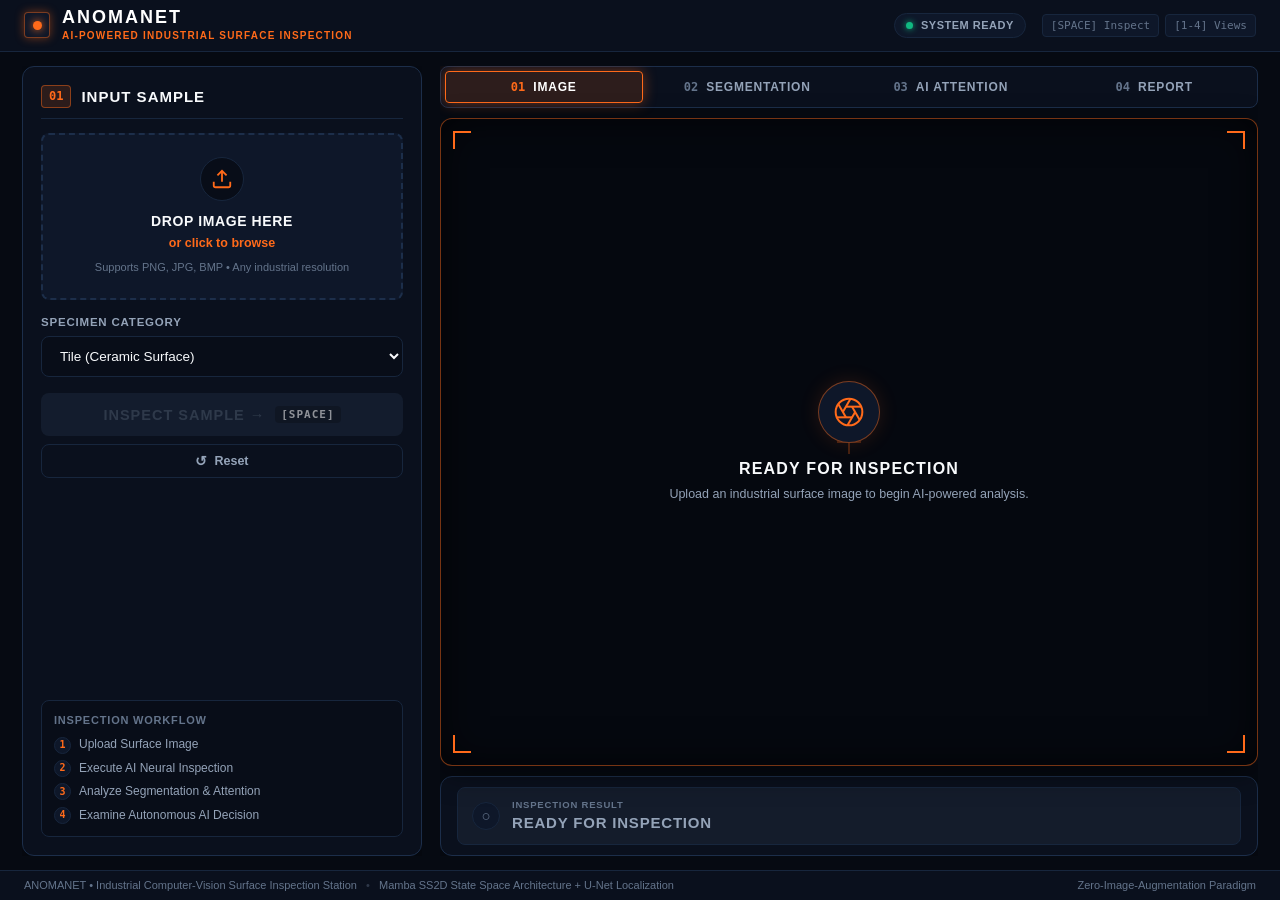
==== commit 1c48f84e: "Optimize layout to 100vh single-window, fix text overlap, switch accent to neon orange, and auto-adv" ====
--- a/showcase/index.html
+++ b/showcase/index.html
@@ -4,7 +4,7 @@
   <meta charset="UTF-8">
   <meta name="viewport" content="width=device-width, initial-scale=1.0">
   <title>ANOMANET — AI-Powered Industrial Surface Inspection</title>
-  <link rel="stylesheet" href="styles.css">
+  <link rel="stylesheet" href="styles.css?t=1795029000">
 </head>
 <body class="anomanet-console">
   <!-- Top Command Header -->
@@ -241,7 +241,7 @@
             <span class="m-val" id="valLatency">--</span>
           </div>
           <div class="metric-card metric-full">
-            <span class="m-label">AUTONOMOUS DECISION BASIS</span>
+            <span class="m-label">AUTONOMOUS DECISION BASIS:</span>
             <span class="m-val basis-text" id="valDecisionBasis">--</span>
           </div>
         </div>
@@ -264,6 +264,6 @@
     </div>
   </footer>
 
-  <script src="app.js"></script>
+  <script src="app.js?t=1795029000"></script>
 </body>
 </html>
--- a/showcase/styles.css
+++ b/showcase/styles.css
@@ -1,11 +1,18 @@
 /* ==========================================================================
    ANOMANET — Industrial Computer-Vision Surface Inspection Console
-   Theme: Deep Slate Navy, Technical Cyan & Electric Blue
-   Professional Industrial AI Aesthetics (Evaluator-Optimized)
+   Theme: Deep Slate Navy + Signature Neon Orange (#FF6A1A) Accent
+   Optimized for Single-Screen 100vh Workstation Layout (Zero Overlap)
    ========================================================================== */
 
 :root {
-  /* Core Industrial AI Palette */
+  /* Signature Neon Orange Palette */
+  --accent-orange: #FF6A1A;
+  --accent-orange-hover: #ff7f36;
+  --accent-orange-glow: rgba(255, 106, 26, 0.42);
+  --accent-orange-subtle: rgba(255, 106, 26, 0.14);
+  --accent-orange-border: rgba(255, 106, 26, 0.45);
+
+  /* Deep Slate Charcoal Surfaces */
   --bg-deep: #060a12;
   --bg-sidebar: #0a101d;
   --bg-card: #0e1729;
@@ -13,21 +20,11 @@
   --bg-input: #080d18;
   --bg-stage: #05080f;
 
-  /* Technical Accents */
-  --accent-cyan: #00e5ff;
-  --accent-cyan-hover: #33ecff;
-  --accent-cyan-subtle: rgba(0, 229, 255, 0.12);
-  --accent-cyan-glow: rgba(0, 229, 255, 0.28);
-
-  --accent-blue: #2563eb;
-  --accent-blue-hover: #3b82f6;
-  --accent-blue-subtle: rgba(37, 99, 235, 0.15);
-
   /* Borders */
   --border-subtle: #17263d;
   --border-card: #1c2e4a;
-  --border-cyan: rgba(0, 229, 255, 0.35);
-  --border-focus: #00e5ff;
+  --border-orange: var(--accent-orange-border);
+  --border-focus: var(--accent-orange);
 
   /* Industrial Status Results (High Contrast) */
   --status-pass: #10b981;
@@ -54,7 +51,9 @@
   --radius-sm: 4px;
   --radius-md: 8px;
   --radius-lg: 12px;
-  --sidebar-width: 380px;
+  --sidebar-width: 400px;
+  --header-height: 52px;
+  --footer-height: 30px;
   --transition-fast: all 0.15s ease-out;
   --transition-smooth: all 0.25s cubic-bezier(0.16, 1, 0.3, 1);
 }
@@ -68,11 +67,13 @@
 
 html, body {
   width: 100%;
-  height: 100%;
+  height: 100vh;
+  max-height: 100vh;
+  overflow: hidden;
   background-color: var(--bg-deep);
   color: var(--text-primary);
   font-family: var(--font-sans);
-  line-height: 1.5;
+  line-height: 1.45;
   -webkit-font-smoothing: antialiased;
   -moz-osx-font-smoothing: grayscale;
 }
@@ -80,21 +81,23 @@
 body.anomanet-console {
   display: flex;
   flex-direction: column;
-  min-height: 100vh;
-  overflow-x: hidden;
+  height: 100vh;
+  max-height: 100vh;
+  overflow: hidden;
 }
 
 /* ==========================================================================
    Header Command Bar
    ========================================================================== */
 .app-header {
-  height: 64px;
+  height: var(--header-height);
+  min-height: var(--header-height);
   background-color: var(--bg-sidebar);
   border-bottom: 1px solid var(--border-subtle);
   display: flex;
   align-items: center;
   justify-content: space-between;
-  padding: 0 28px;
+  padding: 0 24px;
   flex-shrink: 0;
   z-index: 50;
 }
@@ -102,27 +105,27 @@
 .header-brand {
   display: flex;
   align-items: center;
-  gap: 14px;
+  gap: 12px;
 }
 
 .brand-logo-mark {
-  width: 28px;
-  height: 28px;
+  width: 26px;
+  height: 26px;
   background-color: var(--bg-card);
-  border: 1px solid var(--border-cyan);
+  border: 1px solid var(--border-orange);
   border-radius: var(--radius-sm);
   display: flex;
   align-items: center;
   justify-content: center;
-  box-shadow: 0 0 10px var(--accent-cyan-glow);
+  box-shadow: 0 0 10px var(--accent-orange-glow);
 }
 
 .brand-pulse {
-  width: 10px;
-  height: 10px;
-  background-color: var(--accent-cyan);
+  width: 9px;
+  height: 9px;
+  background-color: var(--accent-orange);
   border-radius: 50%;
-  box-shadow: 0 0 8px var(--accent-cyan);
+  box-shadow: 0 0 8px var(--accent-orange);
   animation: pulse-dot 2.2s infinite ease-in-out;
 }
 
@@ -137,40 +140,40 @@
 }
 
 .brand-title {
-  font-size: 19px;
+  font-size: 18px;
   font-weight: 800;
-  letter-spacing: 2.2px;
+  letter-spacing: 2px;
   color: #ffffff;
   line-height: 1.1;
 }
 
 .brand-subtitle {
-  font-size: 10.5px;
-  font-weight: 600;
+  font-size: 10px;
+  font-weight: 700;
   letter-spacing: 1.2px;
-  color: var(--accent-cyan);
+  color: var(--accent-orange);
   text-transform: uppercase;
-  margin-top: 2px;
+  margin-top: 1px;
 }
 
 /* Header Status */
 .header-status-group {
   display: flex;
   align-items: center;
-  gap: 18px;
+  gap: 16px;
 }
 
 .status-indicator-pill {
   display: flex;
   align-items: center;
   gap: 8px;
-  padding: 5px 12px;
+  padding: 4px 11px;
   background-color: var(--bg-card);
   border: 1px solid var(--border-subtle);
   border-radius: 20px;
   font-size: 11px;
   font-weight: 600;
-  letter-spacing: 0.6px;
+  letter-spacing: 0.5px;
   color: var(--text-secondary);
 }
 
@@ -185,7 +188,7 @@
 .shortcut-pills {
   display: flex;
   align-items: center;
-  gap: 8px;
+  gap: 6px;
 }
 
 .kbd-badge {
@@ -194,44 +197,49 @@
   color: var(--text-muted);
   background-color: var(--bg-card);
   border: 1px solid var(--border-subtle);
-  padding: 4px 8px;
+  padding: 3px 8px;
   border-radius: var(--radius-sm);
   font-weight: 500;
 }
 
 /* ==========================================================================
-   Main Application Layout
+   Main Application Layout (Single-Window Fitting)
    ========================================================================== */
 .app-layout {
   flex: 1;
-  display: flex;
-  gap: 24px;
-  padding: 24px 28px;
-  max-width: 1720px;
+  min-height: 0;
+  height: calc(100vh - var(--header-height) - var(--footer-height));
+  display: flex;
+  gap: 18px;
+  padding: 14px 22px;
+  max-width: 1760px;
   width: 100%;
   margin: 0 auto;
-  min-height: calc(100vh - 64px - 40px);
+  overflow: hidden;
 }
 
 /* ==========================================================================
-   Sidebar: Input Sample Panel
+   Sidebar: Input Sample Panel (Increased Size & Clarity)
    ========================================================================== */
 .sidebar-panel {
   width: var(--sidebar-width);
   flex-shrink: 0;
   display: flex;
   flex-direction: column;
+  height: 100%;
+  overflow-y: auto;
 }
 
 .panel-card {
   background-color: var(--bg-sidebar);
   border: 1px solid var(--border-card);
   border-radius: var(--radius-lg);
-  padding: 22px;
-  display: flex;
-  flex-direction: column;
-  gap: 18px;
+  padding: 18px;
+  display: flex;
+  flex-direction: column;
+  gap: 14px;
   box-shadow: 0 8px 24px rgba(0, 0, 0, 0.35);
+  height: 100%;
 }
 
 .card-header {
@@ -239,22 +247,22 @@
   align-items: center;
   gap: 10px;
   border-bottom: 1px solid var(--border-subtle);
-  padding-bottom: 12px;
+  padding-bottom: 10px;
 }
 
 .header-num {
   font-family: var(--font-mono);
   font-size: 12px;
   font-weight: 700;
-  color: var(--accent-cyan);
-  background-color: var(--accent-cyan-subtle);
+  color: var(--accent-orange);
+  background-color: var(--accent-orange-subtle);
   padding: 2px 7px;
   border-radius: var(--radius-sm);
-  border: 1px solid var(--border-cyan);
+  border: 1px solid var(--border-orange);
 }
 
 .card-title {
-  font-size: 14px;
+  font-size: 15px;
   font-weight: 700;
   letter-spacing: 1px;
   color: var(--text-primary);
@@ -266,7 +274,7 @@
   background-color: var(--bg-card);
   border: 2px dashed var(--border-card);
   border-radius: var(--radius-md);
-  padding: 30px 18px;
+  padding: 22px 14px;
   display: flex;
   flex-direction: column;
   align-items: center;
@@ -278,9 +286,9 @@
 
 .upload-area:hover,
 .upload-area.dragover {
-  border-color: var(--accent-cyan);
-  background-color: rgba(0, 229, 255, 0.04);
-  box-shadow: 0 0 16px var(--accent-cyan-glow);
+  border-color: var(--accent-orange);
+  background-color: rgba(255, 106, 26, 0.05);
+  box-shadow: 0 0 16px var(--accent-orange-glow);
 }
 
 .file-input-hidden {
@@ -288,28 +296,28 @@
 }
 
 .upload-icon-ring {
-  width: 48px;
-  height: 48px;
+  width: 44px;
+  height: 44px;
   border-radius: 50%;
   background-color: var(--bg-input);
   border: 1px solid var(--border-subtle);
   display: flex;
   align-items: center;
   justify-content: center;
-  margin-bottom: 12px;
-  color: var(--accent-cyan);
+  margin-bottom: 10px;
+  color: var(--accent-orange);
   transition: var(--transition-fast);
 }
 
 .upload-area:hover .upload-icon-ring {
   transform: translateY(-2px);
-  border-color: var(--accent-cyan);
-  box-shadow: 0 0 12px var(--accent-cyan-glow);
+  border-color: var(--accent-orange);
+  box-shadow: 0 0 12px var(--accent-orange-glow);
 }
 
 .upload-icon-svg {
-  width: 24px;
-  height: 24px;
+  width: 22px;
+  height: 22px;
 }
 
 .upload-primary-text {
@@ -321,32 +329,33 @@
 }
 
 .upload-secondary-text {
-  font-size: 12px;
-  color: var(--accent-cyan);
-  margin-top: 3px;
-  font-weight: 500;
+  font-size: 12.5px;
+  color: var(--accent-orange);
+  margin-top: 2px;
+  font-weight: 600;
 }
 
 .upload-formats {
   font-size: 11px;
   color: var(--text-muted);
-  margin-top: 10px;
-}
-
-/* Selected File Preview Card */
+  margin-top: 8px;
+}
+
+/* Selected File Preview Card (Enlarged for readability) */
 .file-preview-card {
   display: flex;
   align-items: center;
-  gap: 12px;
+  gap: 14px;
   background-color: var(--bg-card);
-  border: 1px solid var(--border-cyan);
+  border: 1px solid var(--border-orange);
   border-radius: var(--radius-md);
-  padding: 10px 14px;
+  padding: 12px 16px;
+  box-shadow: 0 4px 14px rgba(0, 0, 0, 0.25);
 }
 
 .preview-thumb-wrap {
-  width: 44px;
-  height: 44px;
+  width: 50px;
+  height: 50px;
   border-radius: var(--radius-sm);
   overflow: hidden;
   background-color: #000;
@@ -368,18 +377,19 @@
 }
 
 .file-name {
-  font-size: 13px;
-  font-weight: 600;
-  color: var(--text-primary);
+  font-size: 14px;
+  font-weight: 700;
+  color: #ffffff;
   white-space: nowrap;
   overflow: hidden;
   text-overflow: ellipsis;
 }
 
 .file-size {
-  font-size: 11px;
-  color: var(--text-muted);
+  font-size: 12px;
+  color: var(--accent-orange);
   font-family: var(--font-mono);
+  font-weight: 600;
   margin-top: 2px;
 }
 
@@ -387,9 +397,9 @@
   background: transparent;
   border: none;
   color: var(--text-muted);
-  font-size: 18px;
+  font-size: 20px;
   cursor: pointer;
-  padding: 4px 6px;
+  padding: 4px 8px;
   line-height: 1;
   border-radius: var(--radius-sm);
   transition: var(--transition-fast);
@@ -404,11 +414,11 @@
 .field-group {
   display: flex;
   flex-direction: column;
-  gap: 8px;
+  gap: 6px;
 }
 
 .field-label {
-  font-size: 11px;
+  font-size: 11.5px;
   font-weight: 700;
   letter-spacing: 0.8px;
   color: var(--text-secondary);
@@ -420,8 +430,8 @@
   background-color: var(--bg-input);
   border: 1px solid var(--border-subtle);
   color: var(--text-primary);
-  padding: 10px 14px;
-  font-size: 13px;
+  padding: 11px 14px;
+  font-size: 13.5px;
   font-weight: 500;
   border-radius: var(--radius-md);
   outline: none;
@@ -431,7 +441,7 @@
 
 .field-select:focus,
 .field-select:hover {
-  border-color: var(--accent-cyan);
+  border-color: var(--accent-orange);
 }
 
 .field-select option {
@@ -440,22 +450,22 @@
   padding: 8px;
 }
 
-/* Primary Action Buttons */
+/* Primary Action Buttons (Neon Orange Glow) */
 .sidebar-actions {
   display: flex;
   flex-direction: column;
-  gap: 10px;
-  margin-top: 4px;
+  gap: 8px;
+  margin-top: 2px;
 }
 
 .btn-primary-inspect {
   width: 100%;
-  background: linear-gradient(135deg, var(--accent-cyan) 0%, var(--accent-blue) 100%);
+  background: linear-gradient(135deg, var(--accent-orange) 0%, #ff8533 100%);
   color: #ffffff;
   border: none;
   border-radius: var(--radius-md);
-  padding: 14px 20px;
-  font-size: 14px;
+  padding: 13px 18px;
+  font-size: 14.5px;
   font-weight: 800;
   letter-spacing: 1px;
   display: flex;
@@ -463,7 +473,7 @@
   justify-content: center;
   gap: 10px;
   cursor: pointer;
-  box-shadow: 0 4px 16px rgba(0, 229, 255, 0.25);
+  box-shadow: 0 4px 18px var(--accent-orange-glow);
   transition: var(--transition-smooth);
   position: relative;
   overflow: hidden;
@@ -471,7 +481,7 @@
 
 .btn-primary-inspect:hover:not(:disabled) {
   transform: translateY(-1px);
-  box-shadow: 0 6px 22px rgba(0, 229, 255, 0.4);
+  box-shadow: 0 6px 24px rgba(255, 106, 26, 0.6);
   filter: brightness(1.08);
 }
 
@@ -484,7 +494,7 @@
   color: #475569;
   box-shadow: none;
   cursor: not-allowed;
-  opacity: 0.65;
+  opacity: 0.6;
 }
 
 .btn-hotkey {
@@ -494,7 +504,7 @@
   background-color: rgba(0, 0, 0, 0.28);
   padding: 2px 6px;
   border-radius: var(--radius-sm);
-  color: rgba(255, 255, 255, 0.85);
+  color: rgba(255, 255, 255, 0.9);
 }
 
 .btn-spinner {
@@ -516,7 +526,7 @@
   color: var(--text-secondary);
   border: 1px solid var(--border-subtle);
   border-radius: var(--radius-md);
-  padding: 9px 16px;
+  padding: 8px 14px;
   font-size: 12.5px;
   font-weight: 600;
   display: flex;
@@ -537,13 +547,13 @@
   font-size: 14px;
 }
 
-/* Workflow Guide */
+/* Workflow Guide (Compact & High Contrast) */
 .workflow-guide-box {
   background-color: var(--bg-input);
   border: 1px solid var(--border-subtle);
   border-radius: var(--radius-md);
-  padding: 14px;
-  margin-top: 4px;
+  padding: 12px;
+  margin-top: auto;
 }
 
 .guide-title {
@@ -552,26 +562,26 @@
   letter-spacing: 0.8px;
   color: var(--text-muted);
   text-transform: uppercase;
-  margin-bottom: 10px;
+  margin-bottom: 8px;
 }
 
 .guide-steps-list {
   display: flex;
   flex-direction: column;
+  gap: 6px;
+}
+
+.guide-step-item {
+  display: flex;
+  align-items: center;
   gap: 8px;
-}
-
-.guide-step-item {
-  display: flex;
-  align-items: center;
-  gap: 9px;
   font-size: 12px;
   color: var(--text-secondary);
 }
 
 .step-badge {
-  width: 18px;
-  height: 18px;
+  width: 17px;
+  height: 17px;
   border-radius: 50%;
   background-color: var(--bg-card);
   border: 1px solid var(--border-subtle);
@@ -581,7 +591,7 @@
   font-family: var(--font-mono);
   font-size: 10px;
   font-weight: 700;
-  color: var(--accent-cyan);
+  color: var(--accent-orange);
 }
 
 .step-label {
@@ -589,36 +599,40 @@
 }
 
 /* ==========================================================================
-   Center Stage: Large Inspection Canvas & Steps
+   Center Stage: Large Inspection Canvas & Steps (Fills Window)
    ========================================================================== */
 .stage-section {
   flex: 1;
   min-width: 0;
   display: flex;
   flex-direction: column;
-  gap: 16px;
-}
-
-/* Step-Based Analysis Navigation Tabs */
+  gap: 10px;
+  height: 100%;
+  min-height: 0;
+  overflow: hidden;
+}
+
+/* Step-Based Analysis Navigation Tabs (Neon Orange Active) */
 .analysis-steps-bar {
   display: grid;
   grid-template-columns: repeat(4, 1fr);
-  gap: 8px;
+  gap: 6px;
   background-color: var(--bg-sidebar);
   border: 1px solid var(--border-card);
   border-radius: var(--radius-md);
-  padding: 6px;
+  padding: 4px;
+  flex-shrink: 0;
 }
 
 .step-tab {
   background: transparent;
   border: 1px solid transparent;
   border-radius: var(--radius-sm);
-  padding: 10px 14px;
+  padding: 8px 12px;
   display: flex;
   align-items: center;
   justify-content: center;
-  gap: 10px;
+  gap: 8px;
   cursor: pointer;
   transition: var(--transition-smooth);
 }
@@ -636,7 +650,7 @@
 }
 
 .step-title {
-  font-size: 12.5px;
+  font-size: 12px;
   font-weight: 700;
   letter-spacing: 0.8px;
   color: var(--text-secondary);
@@ -644,25 +658,25 @@
 }
 
 .step-tab.active {
-  background-color: var(--accent-blue-subtle);
-  border-color: var(--accent-blue);
-  box-shadow: 0 0 14px rgba(37, 99, 235, 0.25);
+  background-color: var(--accent-orange-subtle);
+  border-color: var(--accent-orange);
+  box-shadow: 0 0 14px var(--accent-orange-glow);
 }
 
 .step-tab.active .step-code {
-  color: var(--accent-cyan);
+  color: var(--accent-orange);
 }
 
 .step-tab.active .step-title {
   color: #ffffff;
 }
 
-/* Large Centered Optical Viewer Stage */
+/* Large Centered Optical Viewer Stage (Flexes to Available Screen Height) */
 .viewer-stage {
   flex: 1;
-  min-height: 480px;
+  min-height: 0;
   background-color: var(--bg-stage);
-  border: 1px solid var(--border-cyan);
+  border: 1px solid var(--border-orange);
   border-radius: var(--radius-lg);
   position: relative;
   overflow: hidden;
@@ -672,7 +686,7 @@
   box-shadow: inset 0 0 40px rgba(0, 0, 0, 0.7), 0 8px 30px rgba(0, 0, 0, 0.4);
 }
 
-/* Corner Reticles */
+/* Neon Orange Corner Reticles */
 .stage-reticle {
   position: absolute;
   width: 18px;
@@ -682,31 +696,31 @@
 }
 
 .stage-reticle.top-left {
-  top: 14px;
-  left: 14px;
-  border-top: 2px solid var(--accent-cyan);
-  border-left: 2px solid var(--accent-cyan);
+  top: 12px;
+  left: 12px;
+  border-top: 2px solid var(--accent-orange);
+  border-left: 2px solid var(--accent-orange);
 }
 
 .stage-reticle.top-right {
-  top: 14px;
-  right: 14px;
-  border-top: 2px solid var(--accent-cyan);
-  border-right: 2px solid var(--accent-cyan);
+  top: 12px;
+  right: 12px;
+  border-top: 2px solid var(--accent-orange);
+  border-right: 2px solid var(--accent-orange);
 }
 
 .stage-reticle.bottom-left {
-  bottom: 14px;
-  left: 14px;
-  border-bottom: 2px solid var(--accent-cyan);
-  border-left: 2px solid var(--accent-cyan);
+  bottom: 12px;
+  left: 12px;
+  border-bottom: 2px solid var(--accent-orange);
+  border-left: 2px solid var(--accent-orange);
 }
 
 .stage-reticle.bottom-right {
-  bottom: 14px;
-  right: 14px;
-  border-bottom: 2px solid var(--accent-cyan);
-  border-right: 2px solid var(--accent-cyan);
+  bottom: 12px;
+  right: 12px;
+  border-bottom: 2px solid var(--accent-orange);
+  border-right: 2px solid var(--accent-orange);
 }
 
 /* Technical Center Crosshairs */
@@ -725,7 +739,7 @@
 .stage-crosshairs::after {
   content: '';
   position: absolute;
-  background-color: var(--accent-cyan);
+  background-color: var(--accent-orange);
 }
 
 .stage-crosshairs::before {
@@ -742,7 +756,7 @@
   height: 24px;
 }
 
-/* Laser Scanner Animation */
+/* Laser Scanner Animation (Neon Orange) */
 .laser-scanner {
   position: absolute;
   top: 0;
@@ -763,8 +777,8 @@
   left: 0;
   width: 100%;
   height: 3px;
-  background-color: var(--accent-cyan);
-  box-shadow: 0 0 16px var(--accent-cyan), 0 0 32px var(--accent-cyan);
+  background-color: var(--accent-orange);
+  box-shadow: 0 0 16px var(--accent-orange), 0 0 32px var(--accent-orange);
   animation: laser-sweep-anim 1.8s infinite ease-in-out;
 }
 
@@ -773,7 +787,7 @@
   left: 0;
   width: 100%;
   height: 60px;
-  background: linear-gradient(to bottom, rgba(0, 229, 255, 0.22), transparent);
+  background: linear-gradient(to bottom, rgba(255, 106, 26, 0.28), transparent);
   animation: laser-sweep-anim 1.8s infinite ease-in-out;
 }
 
@@ -787,25 +801,25 @@
 .scan-progress-hud {
   position: absolute;
   z-index: 20;
-  background-color: rgba(6, 10, 18, 0.88);
-  border: 1px solid var(--accent-cyan);
+  background-color: rgba(6, 10, 18, 0.9);
+  border: 1px solid var(--accent-orange);
   border-radius: var(--radius-md);
-  padding: 20px 28px;
-  display: flex;
-  flex-direction: column;
-  align-items: center;
-  box-shadow: 0 0 30px rgba(0, 229, 255, 0.2);
+  padding: 18px 26px;
+  display: flex;
+  flex-direction: column;
+  align-items: center;
+  box-shadow: 0 0 30px var(--accent-orange-glow);
   backdrop-filter: blur(8px);
 }
 
 .hud-spinner {
-  width: 32px;
-  height: 32px;
-  border: 3px solid rgba(0, 229, 255, 0.2);
-  border-top-color: var(--accent-cyan);
+  width: 30px;
+  height: 30px;
+  border: 3px solid rgba(255, 106, 26, 0.2);
+  border-top-color: var(--accent-orange);
   border-radius: 50%;
   animation: spin 0.9s infinite linear;
-  margin-bottom: 12px;
+  margin-bottom: 10px;
 }
 
 .hud-main-text {
@@ -818,42 +832,42 @@
 
 .hud-sub-text {
   font-size: 11.5px;
-  color: var(--accent-cyan);
-  margin-top: 5px;
+  color: var(--accent-orange);
+  margin-top: 4px;
   font-family: var(--font-mono);
 }
 
-/* Empty State */
+/* Empty Initial State */
 .viewer-empty-state {
   display: flex;
   flex-direction: column;
   align-items: center;
   text-align: center;
-  padding: 40px 20px;
+  padding: 30px 20px;
   z-index: 5;
 }
 
 .empty-icon-circle {
-  width: 68px;
-  height: 68px;
+  width: 62px;
+  height: 62px;
   border-radius: 50%;
   background-color: var(--bg-card);
-  border: 1px solid var(--border-cyan);
+  border: 1px solid var(--border-orange);
   display: flex;
   align-items: center;
   justify-content: center;
-  margin-bottom: 16px;
-  color: var(--accent-cyan);
-  box-shadow: 0 0 20px var(--accent-cyan-subtle);
+  margin-bottom: 14px;
+  color: var(--accent-orange);
+  box-shadow: 0 0 20px var(--accent-orange-subtle);
 }
 
 .empty-aperture-svg {
-  width: 34px;
-  height: 34px;
+  width: 32px;
+  height: 32px;
 }
 
 .empty-heading {
-  font-size: 17px;
+  font-size: 16px;
   font-weight: 800;
   letter-spacing: 1.2px;
   color: var(--text-primary);
@@ -861,27 +875,30 @@
 }
 
 .empty-subtext {
-  font-size: 13px;
+  font-size: 12.5px;
   color: var(--text-secondary);
-  max-width: 380px;
-  margin-top: 6px;
+  max-width: 360px;
+  margin-top: 5px;
   line-height: 1.5;
 }
 
-/* Active Image Display Wrap */
+/* Active Image Display Wrap (Fills 100% of viewer area perfectly) */
 .viewer-image-wrap {
   width: 100%;
   height: 100%;
   display: flex;
   align-items: center;
   justify-content: center;
-  padding: 24px;
+  padding: 16px;
   z-index: 6;
+  min-height: 0;
 }
 
 .main-viewer-img {
   max-width: 100%;
-  max-height: 520px;
+  max-height: 100%;
+  width: auto;
+  height: auto;
   object-fit: contain;
   border-radius: var(--radius-sm);
   box-shadow: 0 10px 30px rgba(0, 0, 0, 0.6);
@@ -891,33 +908,34 @@
 /* Floating Active Channel Tag */
 .viewer-channel-tag {
   position: absolute;
-  bottom: 16px;
-  left: 20px;
+  bottom: 12px;
+  left: 16px;
   font-family: var(--font-mono);
   font-size: 11px;
   font-weight: 700;
   letter-spacing: 0.8px;
-  background-color: rgba(6, 10, 18, 0.85);
-  border: 1px solid var(--border-cyan);
-  color: var(--accent-cyan);
-  padding: 4px 10px;
+  background-color: rgba(6, 10, 18, 0.88);
+  border: 1px solid var(--border-orange);
+  color: var(--accent-orange);
+  padding: 3px 9px;
   border-radius: var(--radius-sm);
   z-index: 10;
   backdrop-filter: blur(4px);
 }
 
 /* ==========================================================================
-   Inspection Result & Telemetry Deck
+   Inspection Result & Telemetry Deck (Compact & Anti-Overlap)
    ========================================================================== */
 .result-deck {
   background-color: var(--bg-sidebar);
   border: 1px solid var(--border-card);
   border-radius: var(--radius-lg);
-  padding: 18px 22px;
-  display: flex;
-  flex-direction: column;
-  gap: 16px;
-  box-shadow: 0 8px 24px rgba(0, 0, 0, 0.3);
+  padding: 10px 16px;
+  display: flex;
+  flex-direction: column;
+  gap: 8px;
+  flex-shrink: 0;
+  box-shadow: 0 6px 20px rgba(0, 0, 0, 0.3);
 }
 
 /* Verdict Banner */
@@ -925,7 +943,7 @@
   display: flex;
   align-items: center;
   justify-content: space-between;
-  padding: 14px 18px;
+  padding: 10px 14px;
   border-radius: var(--radius-md);
   transition: var(--transition-smooth);
 }
@@ -950,17 +968,17 @@
 .verdict-left {
   display: flex;
   align-items: center;
-  gap: 14px;
+  gap: 12px;
 }
 
 .verdict-icon {
-  width: 32px;
-  height: 32px;
+  width: 28px;
+  height: 28px;
   border-radius: 50%;
   display: flex;
   align-items: center;
   justify-content: center;
-  font-size: 16px;
+  font-size: 15px;
   font-weight: 800;
 }
 
@@ -988,17 +1006,17 @@
 }
 
 .verdict-kicker {
-  font-size: 10px;
-  font-weight: 700;
-  letter-spacing: 1px;
+  font-size: 9.5px;
+  font-weight: 700;
+  letter-spacing: 0.8px;
   color: var(--text-muted);
   text-transform: uppercase;
 }
 
 .verdict-title {
-  font-size: 16px;
+  font-size: 15px;
   font-weight: 800;
-  letter-spacing: 1px;
+  letter-spacing: 0.8px;
 }
 
 .verdict-bar.ready .verdict-title { color: var(--text-secondary); }
@@ -1012,12 +1030,12 @@
   align-items: flex-end;
   background-color: var(--bg-card);
   border: 1px solid var(--border-subtle);
-  padding: 6px 14px;
+  padding: 4px 12px;
   border-radius: var(--radius-sm);
 }
 
 .conf-lbl {
-  font-size: 9.5px;
+  font-size: 9px;
   font-weight: 700;
   letter-spacing: 0.8px;
   color: var(--text-muted);
@@ -1025,72 +1043,82 @@
 
 .conf-val {
   font-family: var(--font-mono);
-  font-size: 18px;
+  font-size: 16px;
   font-weight: 800;
-  color: var(--accent-cyan);
-}
-
-/* Detailed Metrics Grid */
+  color: var(--accent-orange);
+}
+
+/* Detailed Metrics Grid (Compact to prevent any overlap) */
 .metrics-grid {
   display: grid;
   grid-template-columns: repeat(4, 1fr);
-  gap: 12px;
+  gap: 8px;
   border-top: 1px solid var(--border-subtle);
-  padding-top: 14px;
+  padding-top: 8px;
 }
 
 .metric-card {
   background-color: var(--bg-card);
   border: 1px solid var(--border-subtle);
   border-radius: var(--radius-sm);
-  padding: 10px 14px;
-  display: flex;
-  flex-direction: column;
-  gap: 3px;
+  padding: 6px 10px;
+  display: flex;
+  flex-direction: column;
+  gap: 2px;
 }
 
 .metric-card.metric-full {
   grid-column: 1 / -1;
   background-color: var(--bg-input);
   border-color: var(--border-card);
+  flex-direction: row;
+  align-items: center;
+  gap: 8px;
+  padding: 6px 12px;
 }
 
 .m-label {
-  font-size: 10.5px;
+  font-size: 9.5px;
   font-weight: 700;
   letter-spacing: 0.6px;
   color: var(--text-muted);
+  white-space: nowrap;
 }
 
 .m-val {
   font-family: var(--font-mono);
-  font-size: 14px;
+  font-size: 13px;
   font-weight: 700;
   color: var(--text-primary);
 }
 
 .m-val.basis-text {
   font-family: var(--font-sans);
-  font-size: 12.5px;
+  font-size: 12px;
   font-weight: 500;
   color: var(--text-secondary);
-  line-height: 1.4;
+  line-height: 1.35;
+  white-space: nowrap;
+  overflow: hidden;
+  text-overflow: ellipsis;
 }
 
 /* ==========================================================================
-   Footer
+   Footer Command Strip (Fixed at Bottom, No Overlap)
    ========================================================================== */
 .app-footer {
-  height: 40px;
+  height: var(--footer-height);
+  min-height: var(--footer-height);
   background-color: var(--bg-sidebar);
   border-top: 1px solid var(--border-subtle);
   display: flex;
   align-items: center;
   justify-content: space-between;
-  padding: 0 28px;
+  padding: 0 24px;
   font-size: 11px;
   color: var(--text-muted);
   flex-shrink: 0;
+  z-index: 50;
 }
 
 .footer-sep {
@@ -1102,12 +1130,21 @@
    Responsive Adaptations
    ========================================================================== */
 @media (max-width: 1080px) {
+  body.anomanet-console {
+    height: auto;
+    max-height: none;
+    overflow-y: auto;
+  }
   .app-layout {
     flex-direction: column;
-    padding: 16px;
+    height: auto;
+    padding: 14px;
+    overflow: visible;
   }
   .sidebar-panel {
     width: 100%;
+    height: auto;
+    overflow: visible;
   }
   .viewer-stage {
     min-height: 380px;
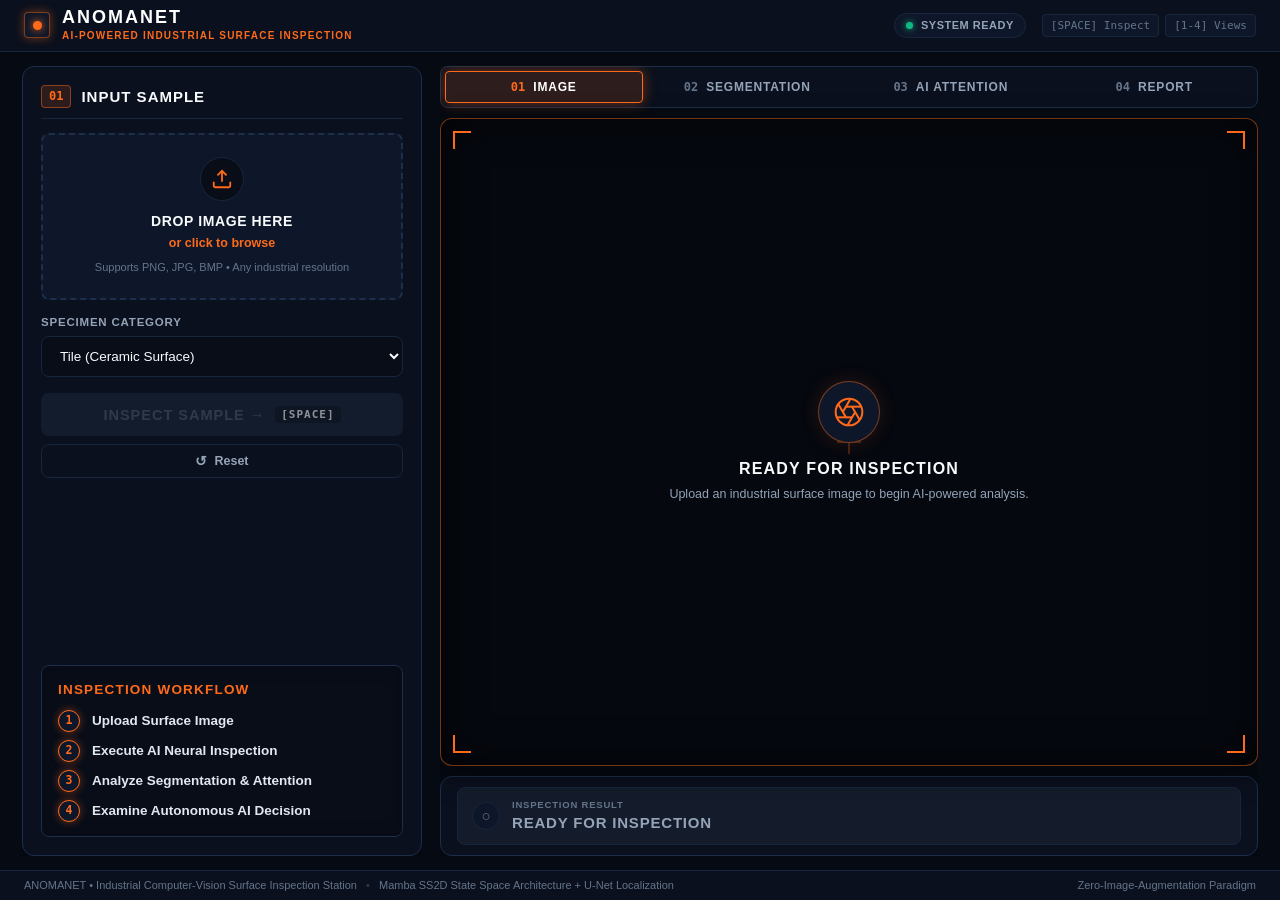
==== commit 59addfa5: "Fix incorrect tile fallback in segmentation, isolate per-inspection assets, and enlarge workflow gui" ====
--- a/showcase/index.html
+++ b/showcase/index.html
@@ -4,7 +4,7 @@
   <meta charset="UTF-8">
   <meta name="viewport" content="width=device-width, initial-scale=1.0">
   <title>ANOMANET — AI-Powered Industrial Surface Inspection</title>
-  <link rel="stylesheet" href="styles.css?t=1795029000">
+  <link rel="stylesheet" href="styles.css?t=1795030000">
 </head>
 <body class="anomanet-console">
   <!-- Top Command Header -->
@@ -264,6 +264,6 @@
     </div>
   </footer>
 
-  <script src="app.js?t=1795029000"></script>
+  <script src="app.js?t=1795030000"></script>
 </body>
 </html>
--- a/showcase/styles.css
+++ b/showcase/styles.css
@@ -547,55 +547,64 @@
   font-size: 14px;
 }
 
-/* Workflow Guide (Compact & High Contrast) */
+/* Workflow Guide (Enlarged & High-Contrast as Requested) */
 .workflow-guide-box {
   background-color: var(--bg-input);
-  border: 1px solid var(--border-subtle);
+  border: 1px solid var(--border-card);
   border-radius: var(--radius-md);
-  padding: 12px;
+  padding: 14px 16px;
   margin-top: auto;
+  box-shadow: inset 0 0 16px rgba(0, 0, 0, 0.25);
 }
 
 .guide-title {
-  font-size: 11px;
-  font-weight: 700;
-  letter-spacing: 0.8px;
-  color: var(--text-muted);
+  font-size: 13.5px;
+  font-weight: 800;
+  letter-spacing: 1.2px;
+  color: var(--accent-orange);
   text-transform: uppercase;
-  margin-bottom: 8px;
+  margin-bottom: 10px;
+  display: flex;
+  align-items: center;
+  gap: 8px;
 }
 
 .guide-steps-list {
   display: flex;
   flex-direction: column;
-  gap: 6px;
+  gap: 8px;
 }
 
 .guide-step-item {
   display: flex;
   align-items: center;
-  gap: 8px;
-  font-size: 12px;
-  color: var(--text-secondary);
+  gap: 12px;
+  font-size: 13.5px;
+  font-weight: 600;
+  color: var(--text-primary);
+  line-height: 1.35;
 }
 
 .step-badge {
-  width: 17px;
-  height: 17px;
+  width: 22px;
+  height: 22px;
   border-radius: 50%;
   background-color: var(--bg-card);
-  border: 1px solid var(--border-subtle);
+  border: 1.5px solid var(--accent-orange);
   display: flex;
   align-items: center;
   justify-content: center;
   font-family: var(--font-mono);
-  font-size: 10px;
-  font-weight: 700;
+  font-size: 11.5px;
+  font-weight: 800;
   color: var(--accent-orange);
+  flex-shrink: 0;
+  box-shadow: 0 0 8px var(--accent-orange-glow);
 }
 
 .step-label {
-  font-weight: 500;
+  font-weight: 600;
+  color: #e2e8f0;
 }
 
 /* ==========================================================================
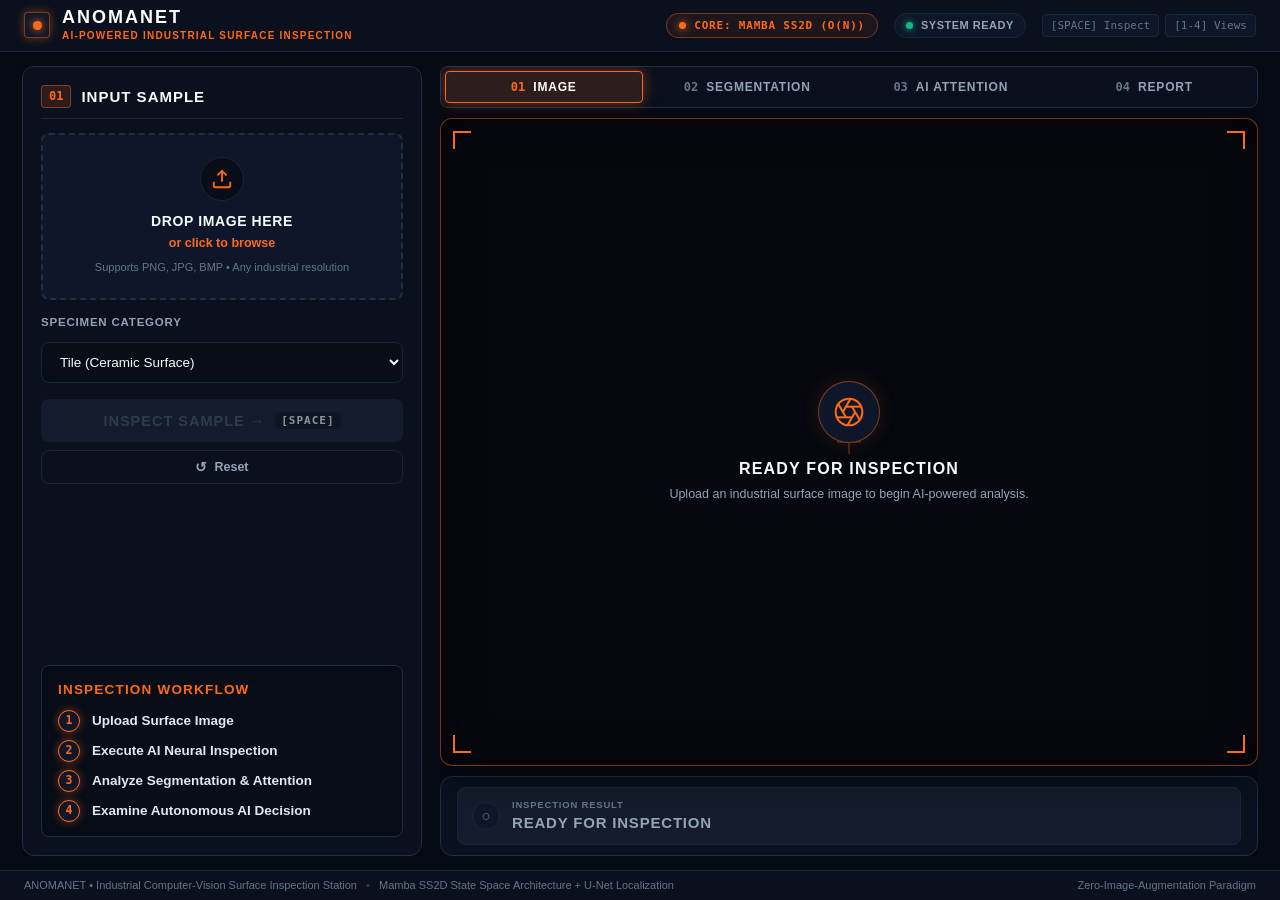
==== commit 44ea04b9: "Enforce MambaDefect-Pro SS2D core engine and add automatic visual category detection" ====
--- a/showcase/index.html
+++ b/showcase/index.html
@@ -4,7 +4,7 @@
   <meta charset="UTF-8">
   <meta name="viewport" content="width=device-width, initial-scale=1.0">
   <title>ANOMANET — AI-Powered Industrial Surface Inspection</title>
-  <link rel="stylesheet" href="styles.css?t=1795030000">
+  <link rel="stylesheet" href="styles.css?t=1795035000">
 </head>
 <body class="anomanet-console">
   <!-- Top Command Header -->
@@ -20,6 +20,10 @@
     </div>
 
     <div class="header-status-group">
+      <div class="engine-badge-pill">
+        <span class="engine-dot"></span>
+        <span class="engine-text">CORE: MAMBA SS2D (O(N))</span>
+      </div>
       <div class="status-indicator-pill">
         <span class="indicator-dot"></span>
         <span id="systemStatusText" class="status-text">SYSTEM READY</span>
@@ -71,7 +75,10 @@
 
         <!-- Specimen Category Dropdown -->
         <div class="field-group">
-          <label for="categorySelect" class="field-label">SPECIMEN CATEGORY</label>
+          <div class="field-label-row">
+            <label for="categorySelect" class="field-label">SPECIMEN CATEGORY</label>
+            <span id="autoDetectBadge" class="auto-badge" style="display: none;">AUTO-DETECTED</span>
+          </div>
           <select id="categorySelect" class="field-select">
             <option value="tile">Tile (Ceramic Surface)</option>
             <option value="bottle">Bottle (Glass Surface)</option>
@@ -225,6 +232,10 @@
         <!-- Detailed Metrics Grid (Revealed only after real inspection) -->
         <div class="metrics-grid" id="metricsGrid" style="display: none;">
           <div class="metric-card">
+            <span class="m-label">AI MODEL ARCHITECTURE</span>
+            <span class="m-val highlight-mamba" id="valModelCore">Mamba SS2D (O(N))</span>
+          </div>
+          <div class="metric-card">
             <span class="m-label">DEFECT AREA</span>
             <span class="m-val" id="valDefectArea">--</span>
           </div>
@@ -264,6 +275,6 @@
     </div>
   </footer>
 
-  <script src="app.js?t=1795030000"></script>
+  <script src="app.js?t=1795035000"></script>
 </body>
 </html>
--- a/showcase/styles.css
+++ b/showcase/styles.css
@@ -1060,7 +1060,7 @@
 /* Detailed Metrics Grid (Compact to prevent any overlap) */
 .metrics-grid {
   display: grid;
-  grid-template-columns: repeat(4, 1fr);
+  grid-template-columns: repeat(5, 1fr);
   gap: 8px;
   border-top: 1px solid var(--border-subtle);
   padding-top: 8px;
@@ -1099,6 +1099,61 @@
   font-size: 13px;
   font-weight: 700;
   color: var(--text-primary);
+}
+
+.m-val.highlight-mamba {
+  color: var(--accent-orange);
+  font-weight: 800;
+  text-shadow: 0 0 6px rgba(255, 106, 26, 0.35);
+}
+
+.engine-badge-pill {
+  display: inline-flex;
+  align-items: center;
+  gap: 8px;
+  background-color: rgba(255, 106, 26, 0.08);
+  border: 1px solid rgba(255, 106, 26, 0.4);
+  border-radius: 9999px;
+  padding: 4px 12px;
+}
+
+.engine-dot {
+  width: 7px;
+  height: 7px;
+  border-radius: 50%;
+  background-color: var(--accent-orange);
+  box-shadow: 0 0 8px var(--accent-orange);
+}
+
+.engine-text {
+  font-family: var(--font-mono);
+  font-size: 11px;
+  font-weight: 700;
+  letter-spacing: 0.8px;
+  color: var(--accent-orange);
+}
+
+.field-label-row {
+  display: flex;
+  align-items: center;
+  justify-content: space-between;
+  margin-bottom: 6px;
+}
+
+.field-label-row .field-label {
+  margin-bottom: 0;
+}
+
+.auto-badge {
+  font-family: var(--font-mono);
+  font-size: 9.5px;
+  font-weight: 700;
+  letter-spacing: 0.6px;
+  color: var(--accent-orange);
+  background: rgba(255, 106, 26, 0.12);
+  border: 1px solid rgba(255, 106, 26, 0.35);
+  border-radius: 4px;
+  padding: 1px 6px;
 }
 
 .m-val.basis-text {
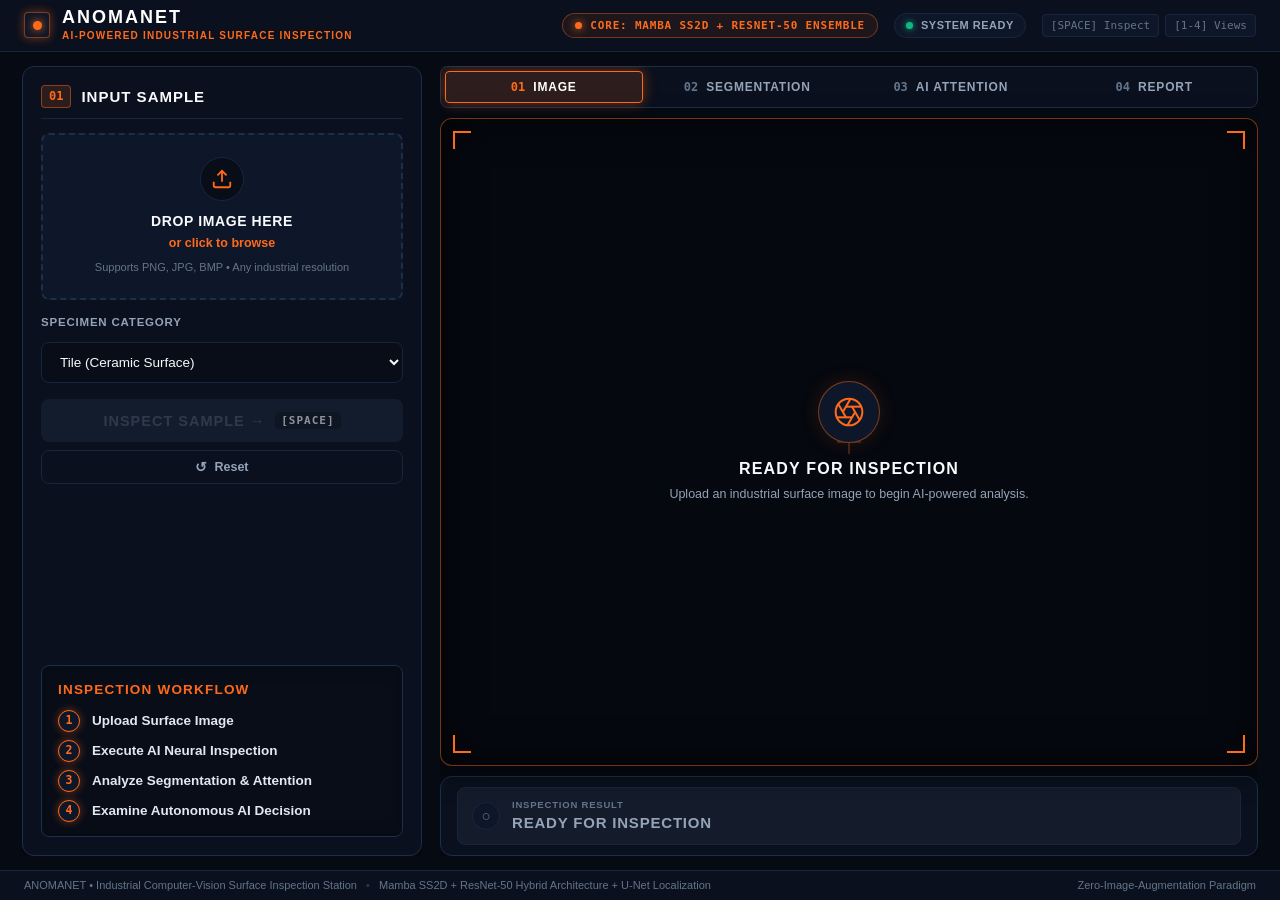
==== commit 19117185: "Reinstate Mamba SS2D + ResNet-50 Ensemble in UI badges, metrics, and report headers" ====
--- a/showcase/index.html
+++ b/showcase/index.html
@@ -4,7 +4,7 @@
   <meta charset="UTF-8">
   <meta name="viewport" content="width=device-width, initial-scale=1.0">
   <title>ANOMANET — AI-Powered Industrial Surface Inspection</title>
-  <link rel="stylesheet" href="styles.css?t=1795035000">
+  <link rel="stylesheet" href="styles.css?t=1795036000">
 </head>
 <body class="anomanet-console">
   <!-- Top Command Header -->
@@ -22,7 +22,7 @@
     <div class="header-status-group">
       <div class="engine-badge-pill">
         <span class="engine-dot"></span>
-        <span class="engine-text">CORE: MAMBA SS2D (O(N))</span>
+        <span class="engine-text">CORE: MAMBA SS2D + RESNET-50 ENSEMBLE</span>
       </div>
       <div class="status-indicator-pill">
         <span class="indicator-dot"></span>
@@ -233,7 +233,7 @@
         <div class="metrics-grid" id="metricsGrid" style="display: none;">
           <div class="metric-card">
             <span class="m-label">AI MODEL ARCHITECTURE</span>
-            <span class="m-val highlight-mamba" id="valModelCore">Mamba SS2D (O(N))</span>
+            <span class="m-val highlight-mamba" id="valModelCore">Mamba SS2D + ResNet-50</span>
           </div>
           <div class="metric-card">
             <span class="m-label">DEFECT AREA</span>
@@ -268,13 +268,13 @@
     <div class="footer-left">
       <span>ANOMANET &bull; Industrial Computer-Vision Surface Inspection Station</span>
       <span class="footer-sep">&bull;</span>
-      <span>Mamba SS2D State Space Architecture + U-Net Localization</span>
+      <span>Mamba SS2D + ResNet-50 Hybrid Architecture + U-Net Localization</span>
     </div>
     <div class="footer-right">
       <span>Zero-Image-Augmentation Paradigm</span>
     </div>
   </footer>
 
-  <script src="app.js?t=1795035000"></script>
+  <script src="app.js?t=1795036000"></script>
 </body>
 </html>
--- a/showcase/styles.css
+++ b/showcase/styles.css
@@ -898,9 +898,10 @@
   display: flex;
   align-items: center;
   justify-content: center;
-  padding: 16px;
+  padding: 12px;
   z-index: 6;
   min-height: 0;
+  box-sizing: border-box;
 }
 
 .main-viewer-img {
@@ -912,6 +913,7 @@
   border-radius: var(--radius-sm);
   box-shadow: 0 10px 30px rgba(0, 0, 0, 0.6);
   border: 1px solid var(--border-subtle);
+  display: block;
 }
 
 /* Floating Active Channel Tag */
